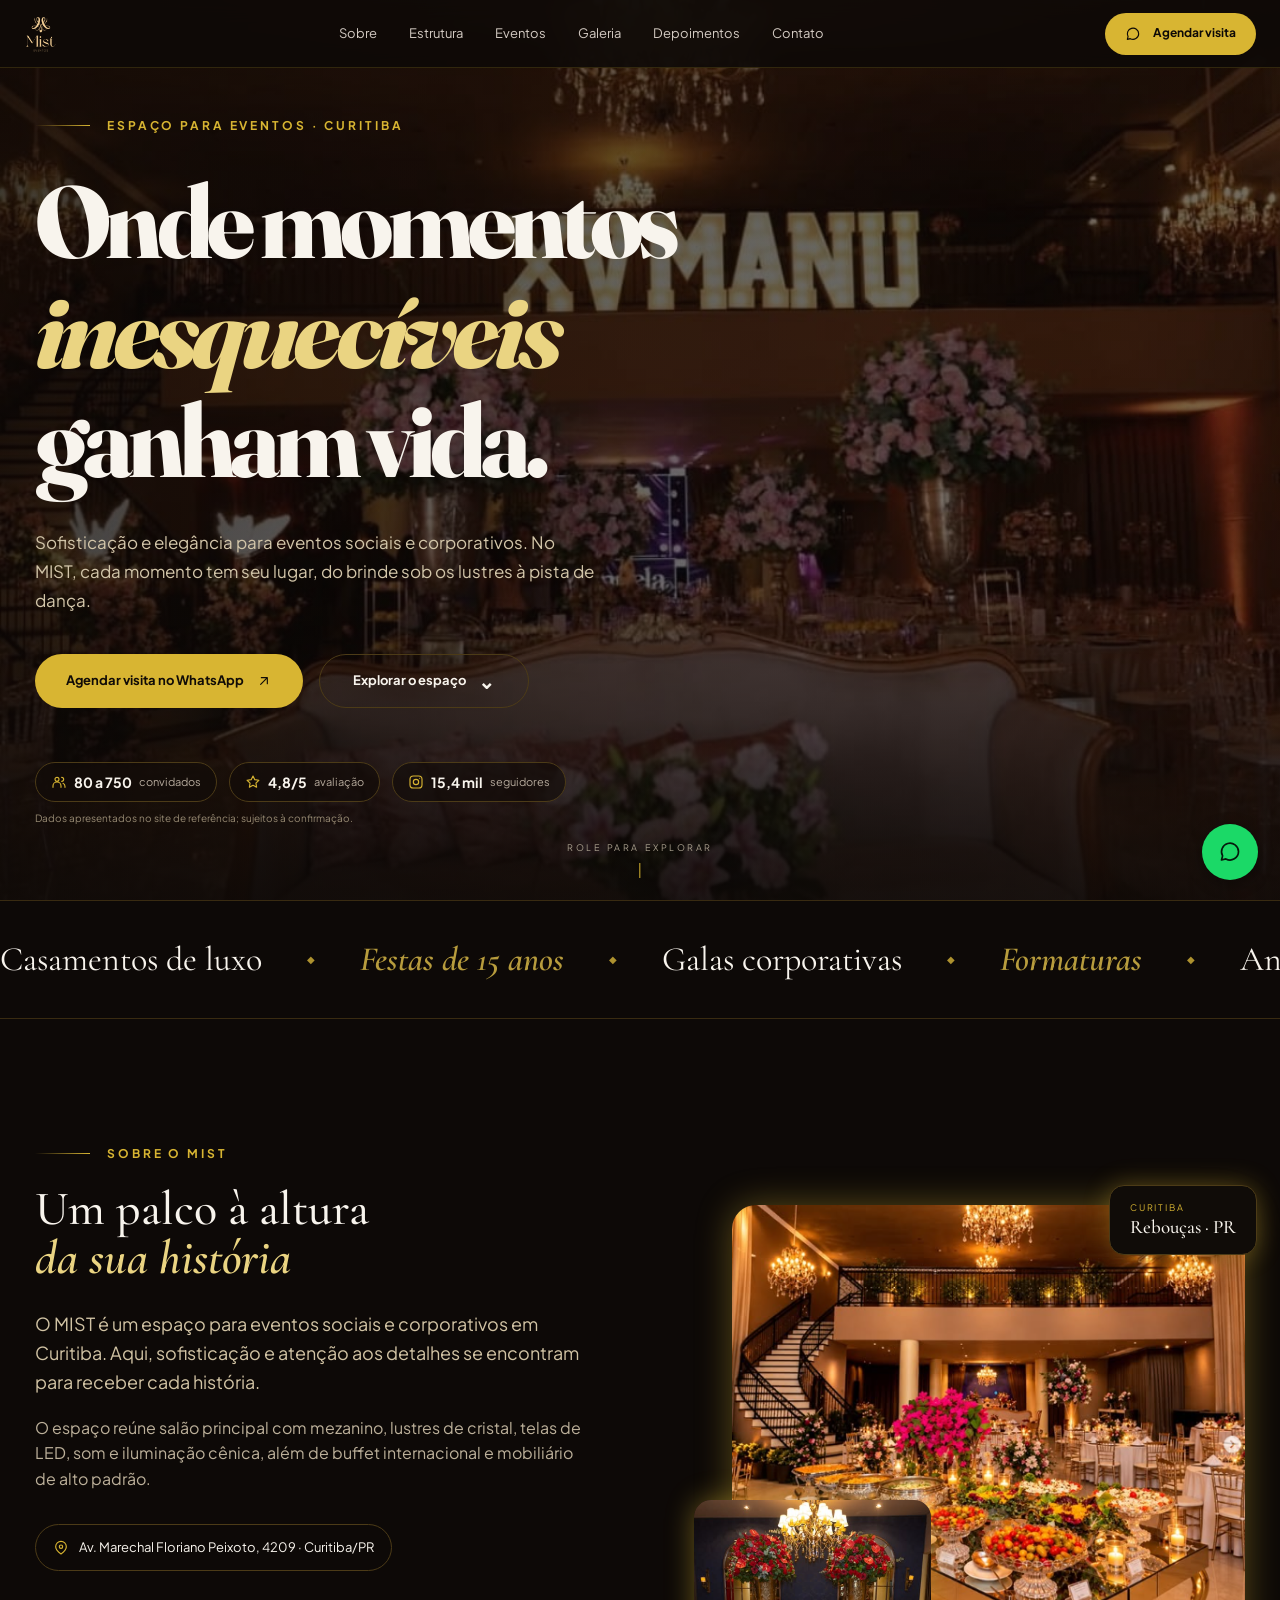
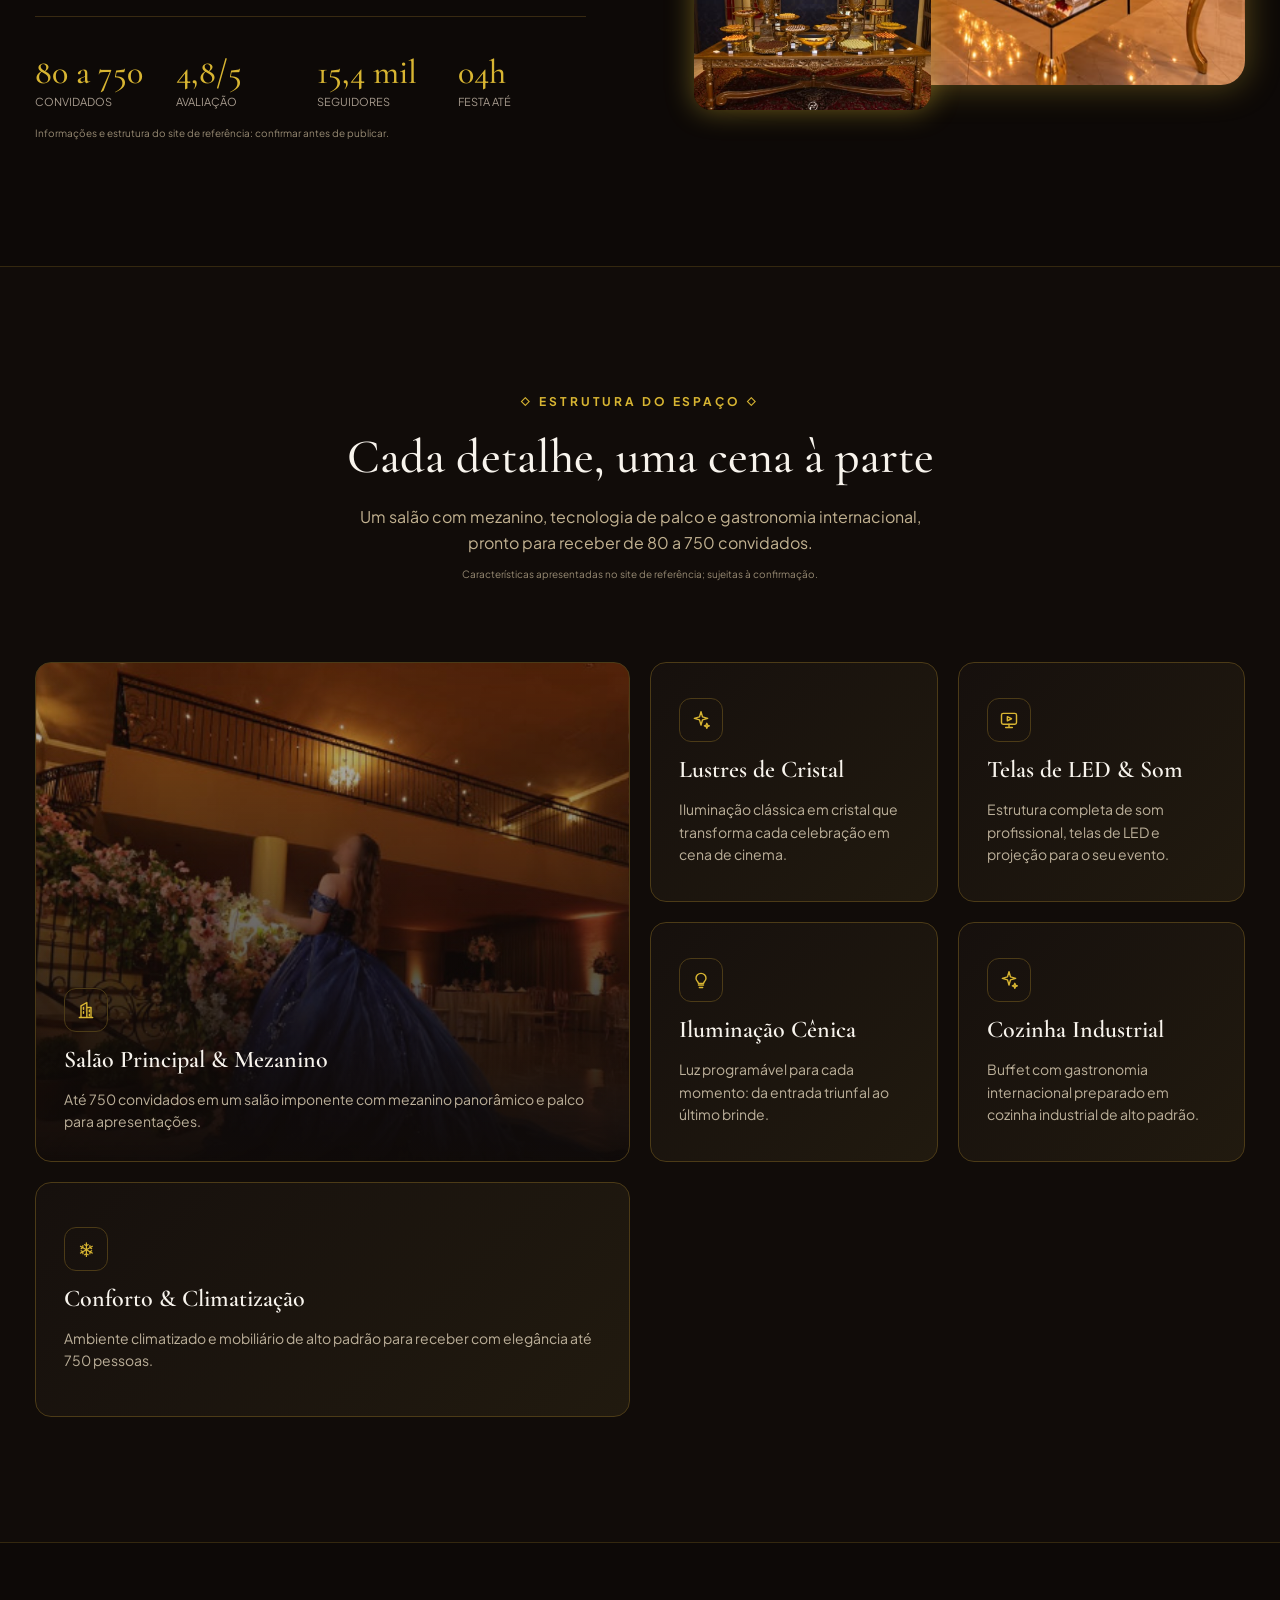
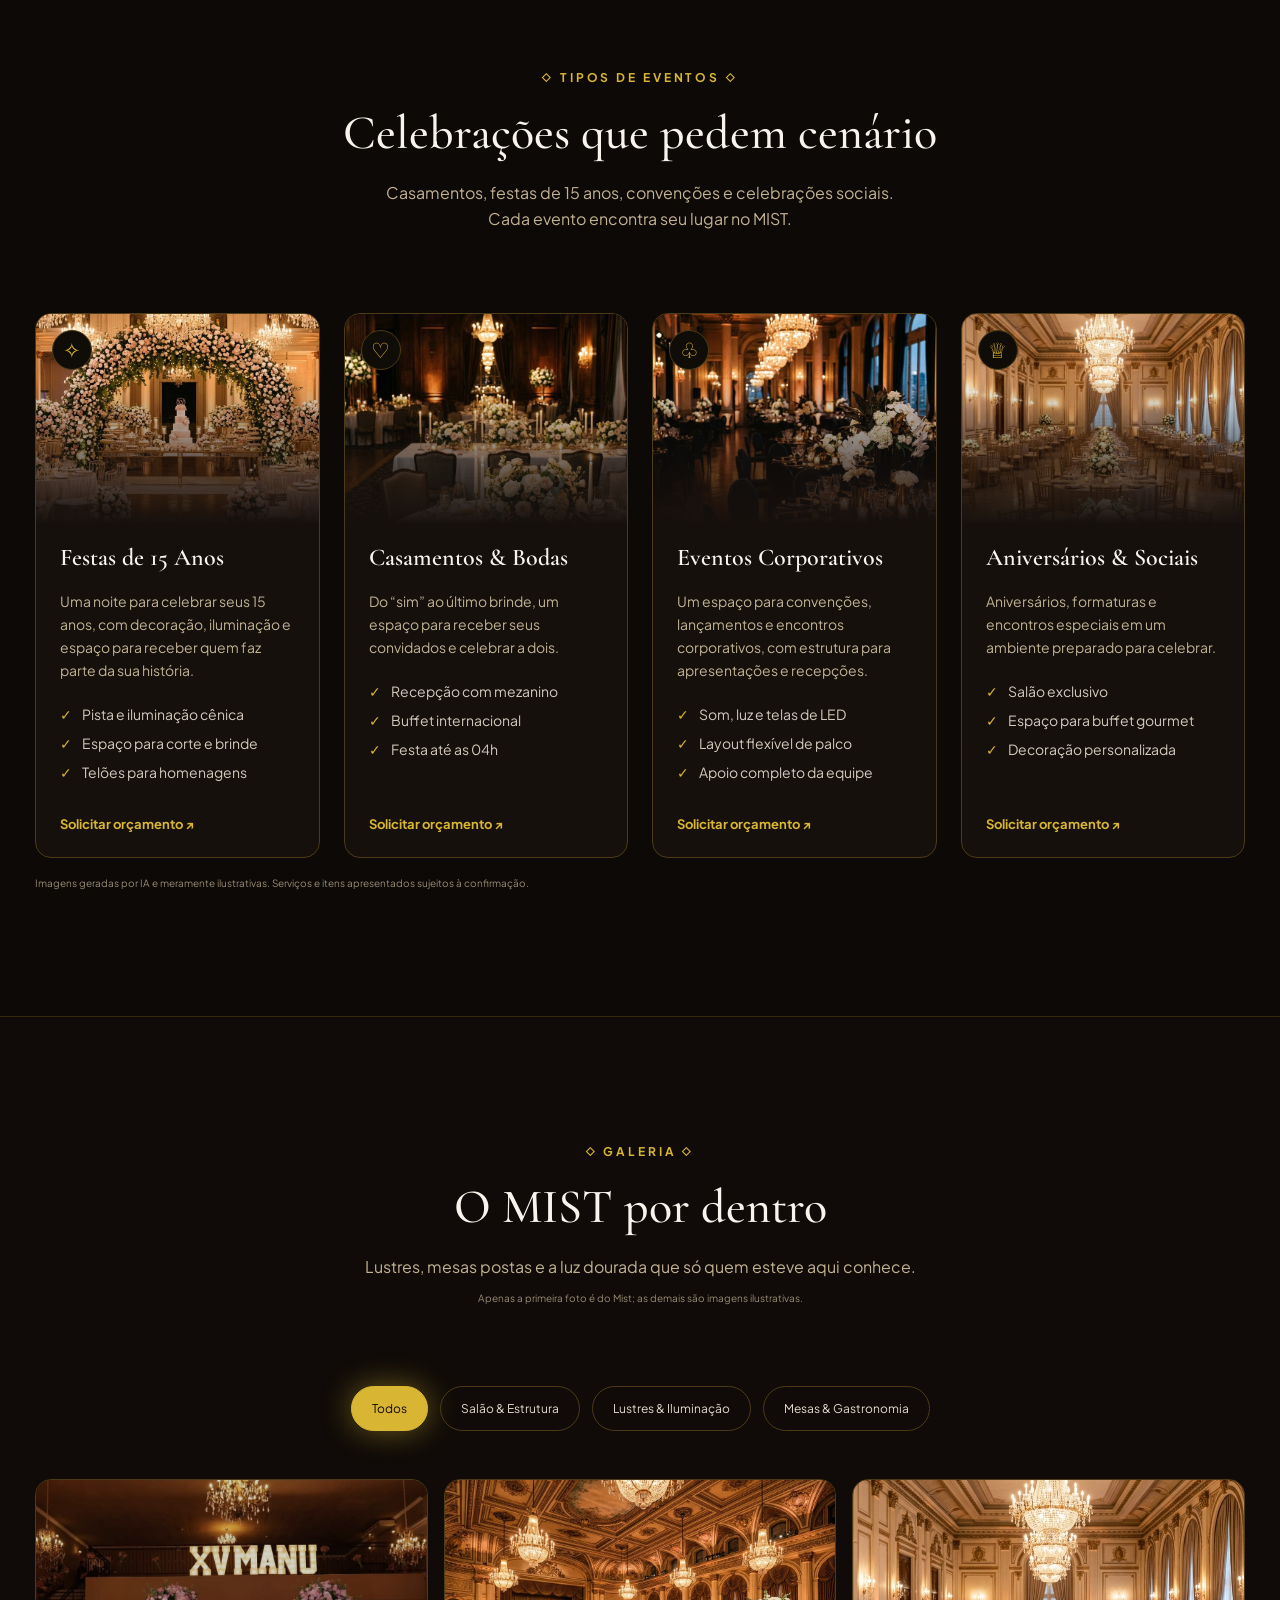
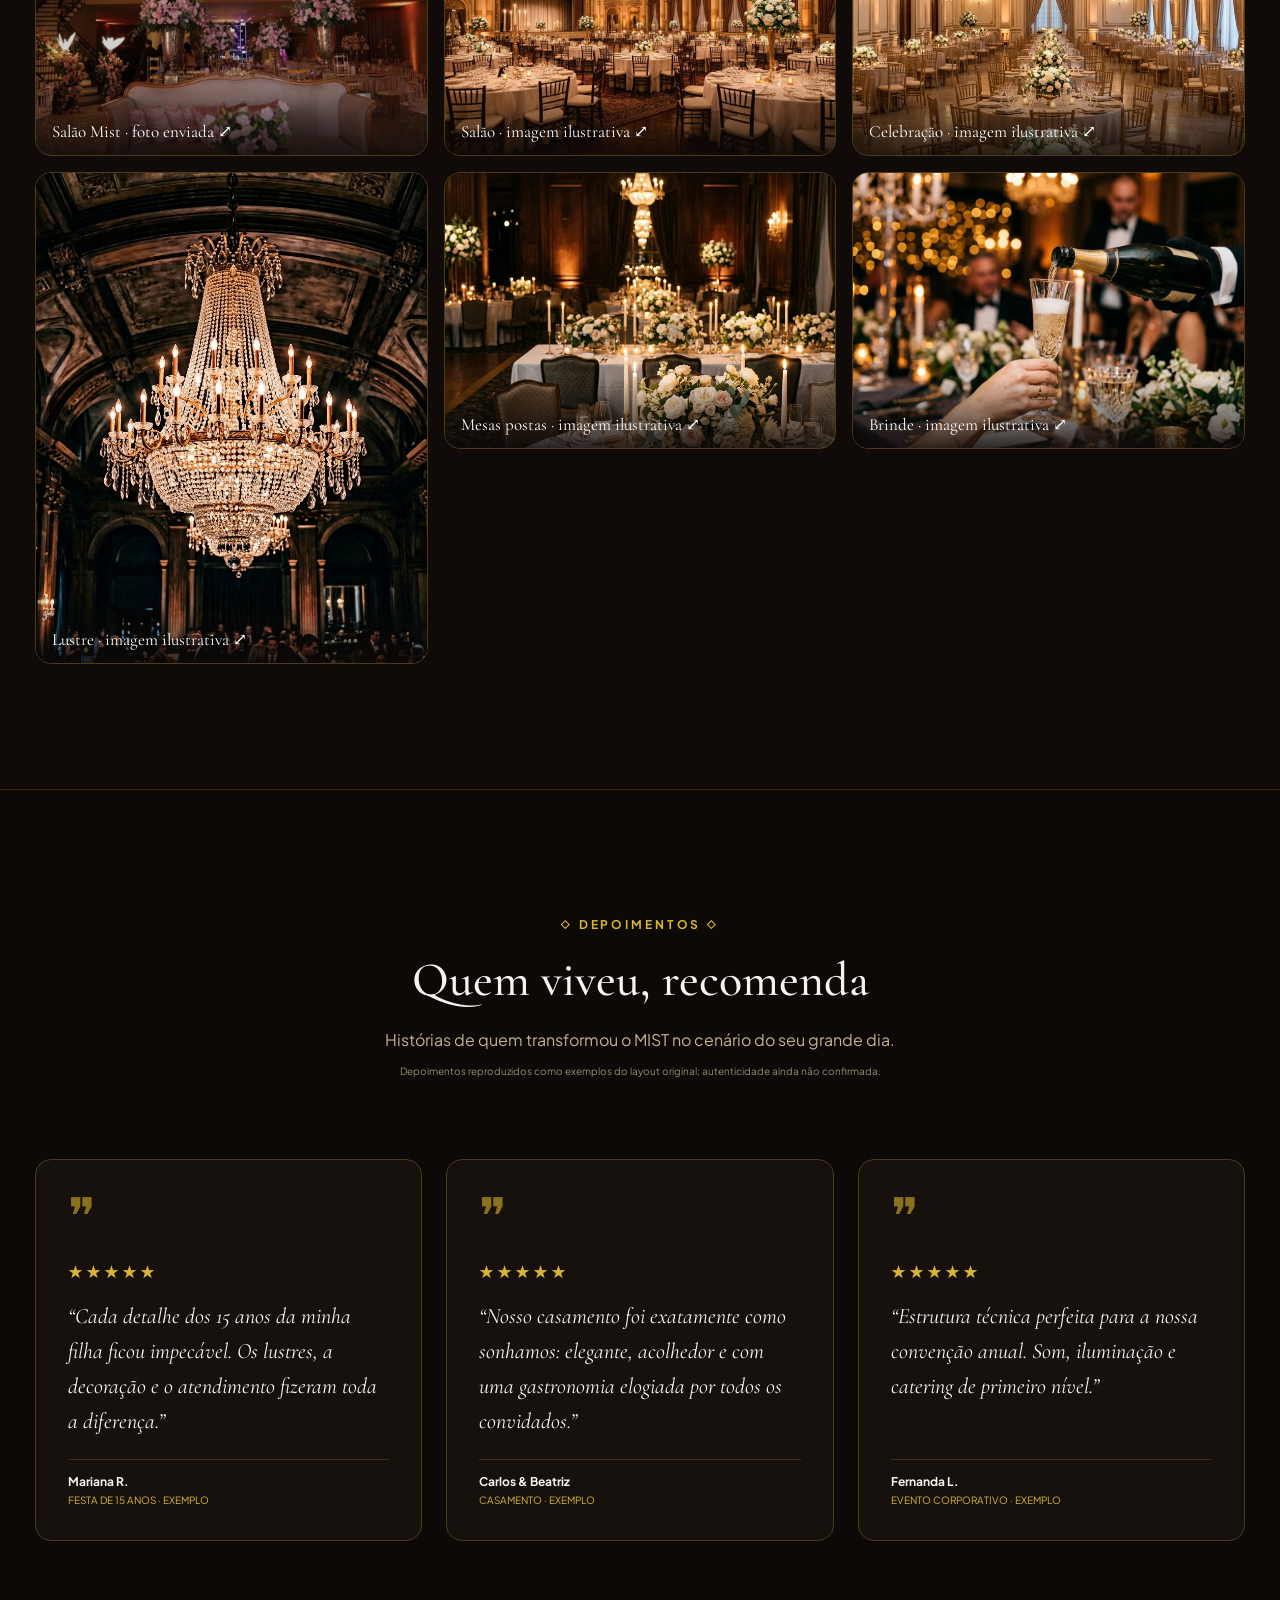
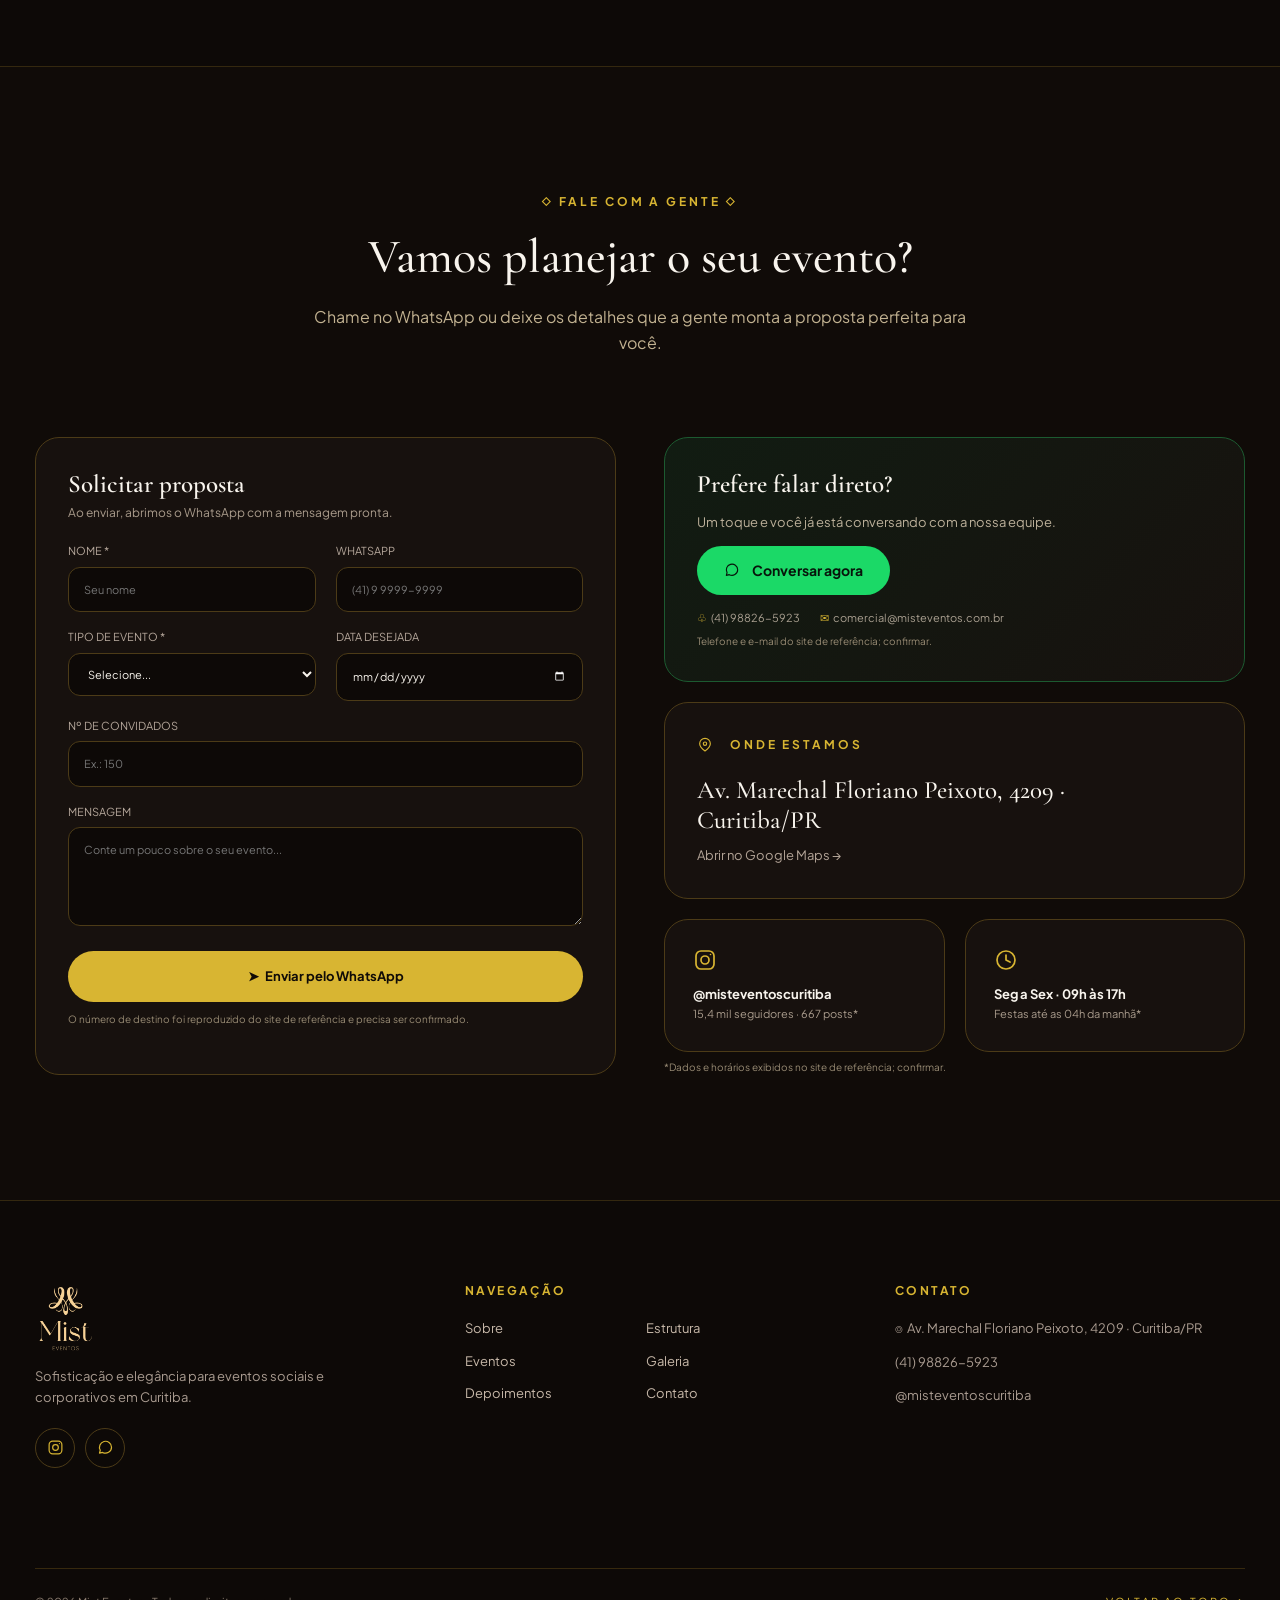
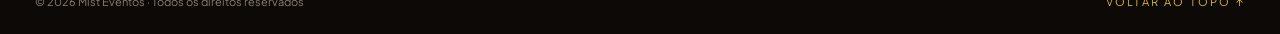
==== index.html @ 25e1f3da "Publica site Mist Eventos" ====
<!doctype html>
<html lang="pt-BR">
<head>
  <meta charset="utf-8"><meta name="viewport" content="width=device-width,initial-scale=1">
  <meta name="theme-color" content="#0d0907"><meta name="description" content="Mist Eventos, espaço para eventos sociais e corporativos em Curitiba. Av. Marechal Floriano Peixoto, 4209.">
  <meta property="og:title" content="Mist Eventos · Espaço para Eventos em Curitiba"><meta property="og:description" content="Sofisticação e elegância para celebrar momentos inesquecíveis em Curitiba."><meta property="og:type" content="website">
  <title>Mist Eventos · Espaço para Eventos em Curitiba</title>
  <link rel="icon" type="image/svg+xml" href="assets/favicon.svg"><link rel="preconnect" href="https://fonts.googleapis.com"><link rel="preconnect" href="https://fonts.gstatic.com" crossorigin><link href="https://fonts.googleapis.com/css2?family=Cormorant+Garamond:ital,wght@0,400;0,500;0,600;0,700;1,400;1,500;1,600&family=Plus+Jakarta+Sans:wght@400;500;600;700&display=swap" rel="stylesheet">
  <link rel="stylesheet" href="style.css"><script defer src="script.js"></script>
</head>
<body>
<svg class="svg-sprite" xmlns="http://www.w3.org/2000/svg" aria-hidden="true"><symbol id="i-chat" viewBox="0 0 24 24"><path d="M20.5 11.5a8.5 8.5 0 0 1-12.6 7.45L3.5 20l1.1-4.1a8.5 8.5 0 1 1 15.9-4.4Z"/></symbol><symbol id="i-arrow" viewBox="0 0 24 24"><path d="M7 17 17 7M8 7h9v9"/></symbol><symbol id="i-pin" viewBox="0 0 24 24"><path d="M20 10c0 5-8 11-8 11S4 15 4 10a8 8 0 0 1 16 0Z"/><circle cx="12" cy="10" r="2.5"/></symbol><symbol id="i-star" viewBox="0 0 24 24"><path d="m12 3 2.7 5.5 6.1.9-4.4 4.3 1 6.1-5.4-2.9-5.4 2.9 1-6.1-4.4-4.3 6.1-.9L12 3Z"/></symbol><symbol id="i-users" viewBox="0 0 24 24"><circle cx="9" cy="8" r="3"/><path d="M3 20v-2a6 6 0 0 1 12 0v2M16 5a3 3 0 0 1 0 6m2 3a5 5 0 0 1 3 4.6V20"/></symbol><symbol id="i-insta" viewBox="0 0 24 24"><rect x="3" y="3" width="18" height="18" rx="5"/><circle cx="12" cy="12" r="4"/><circle cx="17.5" cy="6.5" r=".8" fill="currentColor" stroke="none"/></symbol><symbol id="i-spark" viewBox="0 0 24 24"><path d="m12 2 1.8 6.2L20 10l-6.2 1.8L12 18l-1.8-6.2L4 10l6.2-1.8L12 2ZM19 16l.8 2.2L22 19l-2.2.8L19 22l-.8-2.2L16 19l2.2-.8L19 16Z"/></symbol><symbol id="i-screen" viewBox="0 0 24 24"><rect x="3" y="4" width="18" height="13" rx="2"/><path d="M8 21h8m-4-4v4m-2-13 5 2.5-5 2.5V8Z"/></symbol><symbol id="i-bulb" viewBox="0 0 24 24"><path d="M9 18h6m-5 3h4M8 14c-1-.9-2-2.3-2-4a6 6 0 1 1 12 0c0 1.7-1 3.1-2 4l-1 2H9l-1-2Z"/></symbol><symbol id="i-building" viewBox="0 0 24 24"><path d="M4 21h16M6 21V7l7-4v18M13 9h5v12M9 9v2m0 3v2m7-4v2m0 3v2"/></symbol><symbol id="i-clock" viewBox="0 0 24 24"><circle cx="12" cy="12" r="9"/><path d="M12 7v5l4 2"/></symbol></svg>
<header class="header"><div class="header-inner"><a href="#inicio" class="brand" aria-label="Mist Eventos, início"><img src="assets/logo-transparente.png" alt="Mist Eventos"></a><button class="menu-toggle" aria-label="Abrir menu" aria-expanded="false" aria-controls="menu"><span></span><span></span></button><nav class="nav" id="menu" aria-label="Menu principal"><a href="#sobre">Sobre</a><a href="#estrutura">Estrutura</a><a href="#eventos">Eventos</a><a href="#galeria">Galeria</a><a href="#depoimentos">Depoimentos</a><a href="#contato">Contato</a></nav><a class="button nav-cta" href="https://wa.me/message/GBQ2Y3HICQO5L1" target="_blank" rel="noopener noreferrer"><svg><use href="#i-chat"/></svg>Agendar visita</a></div></header>
<main>
<section class="hero" id="inicio"><div class="hero-bg"><video class="hero-video" data-hero-video autoplay muted loop playsinline preload="metadata" aria-hidden="true"><source src="assets/hero-video.mp4" type="video/mp4"></video></div><div class="hero-overlay"></div><div class="container hero-content"><div class="eyebrow"><span class="eyeline"></span> ESPAÇO PARA EVENTOS · CURITIBA</div><h1>Onde momentos<br><em>inesquecíveis</em><br>ganham vida.</h1><p>Sofisticação e elegância para eventos sociais e corporativos. No MIST, cada momento tem seu lugar, do brinde sob os lustres à pista de dança.</p><div class="hero-buttons"><a class="button primary" href="https://wa.me/message/GBQ2Y3HICQO5L1" target="_blank" rel="noopener noreferrer">Agendar visita no WhatsApp <svg><use href="#i-arrow"/></svg></a><a class="button outline" href="#sobre">Explorar o espaço <span class="chevron">⌄</span></a></div><div class="stats-pills"><span><svg><use href="#i-users"/></svg><strong>80 a 750</strong> convidados</span><span><svg><use href="#i-star"/></svg><strong>4,8/5</strong> avaliação</span><span><svg><use href="#i-insta"/></svg><strong>15,4 mil</strong> seguidores</span></div><small class="verification hero-note">Dados apresentados no site de referência; sujeitos à confirmação.</small></div><a class="scroll-hint" href="#sobre">ROLE PARA EXPLORAR <span></span></a></section>
<div class="marquee" aria-label="Tipos de eventos"><div class="marquee-track"><span>Casamentos de luxo</span><b>◆</b><em>Festas de 15 anos</em><b>◆</b><span>Galas corporativas</span><b>◆</b><em>Formaturas</em><b>◆</b><span>Aniversários</span><b>◆</b><span>Casamentos de luxo</span><b>◆</b><em>Festas de 15 anos</em><b>◆</b><span>Galas corporativas</span><b>◆</b><em>Formaturas</em><b>◆</b></div></div>
<section class="about section" id="sobre"><div class="container about-grid"><div class="about-copy"><div class="eyebrow"><span class="eyeline"></span> SOBRE O MIST</div><h2>Um palco à altura<br><em>da sua história</em></h2><p class="lead">O MIST é um espaço para eventos sociais e corporativos em Curitiba. Aqui, sofisticação e atenção aos detalhes se encontram para receber cada história.</p><p>O espaço reúne salão principal com mezanino, lustres de cristal, telas de LED, som e iluminação cênica, além de buffet internacional e mobiliário de alto padrão.</p><a class="address-pill" href="https://www.google.com/maps/search/?api=1&query=Av.+Marechal+Floriano+Peixoto,+4209,+Curitiba,+PR" target="_blank" rel="noopener noreferrer"><svg><use href="#i-pin"/></svg> Av. Marechal Floriano Peixoto, 4209 · Curitiba/PR</a><div class="about-stats"><div><strong>80 a 750</strong><span>CONVIDADOS</span></div><div><strong>4,8/5</strong><span>AVALIAÇÃO</span></div><div><strong>15,4 mil</strong><span>SEGUIDORES</span></div><div><strong>04h</strong><span>FESTA ATÉ</span></div></div><small class="verification">Informações e estrutura do site de referência: confirmar antes de publicar.</small></div><div class="about-images"><div class="about-main"><img src="assets/sobre-salao.png" alt="Salão do Mist Eventos com mesa de buffet, flores e lustres"></div><img class="about-inset" src="assets/sobre-mesa.png" alt="Mesa decorada do Mist Eventos com doces e arranjos de flores vermelhas"><div class="location-tag"><span>CURITIBA</span><strong>Rebouças · PR</strong></div></div></div></section>
<section class="structure section" id="estrutura"><div class="container"><div class="section-title"><div class="eyebrow centered">◇ ESTRUTURA DO ESPAÇO ◇</div><h2>Cada detalhe, uma cena à parte</h2><p>Um salão com mezanino, tecnologia de palco e gastronomia internacional,<br class="desktop"> pronto para receber de 80 a 750 convidados.</p><small class="verification">Características apresentadas no site de referência; sujeitas à confirmação.</small></div><div class="structure-grid"><article class="feature feature-photo"><div class="icon-box"><svg><use href="#i-building"/></svg></div><h3>Salão Principal &amp; Mezanino</h3><p>Até 750 convidados em um salão imponente com mezanino panorâmico e palco para apresentações.</p></article><article class="feature"><div class="icon-box"><svg><use href="#i-spark"/></svg></div><h3>Lustres de Cristal</h3><p>Iluminação clássica em cristal que transforma cada celebração em cena de cinema.</p></article><article class="feature"><div class="icon-box"><svg><use href="#i-screen"/></svg></div><h3>Telas de LED &amp; Som</h3><p>Estrutura completa de som profissional, telas de LED e projeção para o seu evento.</p></article><article class="feature"><div class="icon-box"><svg><use href="#i-bulb"/></svg></div><h3>Iluminação Cênica</h3><p>Luz programável para cada momento: da entrada triunfal ao último brinde.</p></article><article class="feature"><div class="icon-box"><svg><use href="#i-spark"/></svg></div><h3>Cozinha Industrial</h3><p>Buffet com gastronomia internacional preparado em cozinha industrial de alto padrão.</p></article><article class="feature feature-wide"><div class="icon-box"><span>❄</span></div><h3>Conforto &amp; Climatização</h3><p>Ambiente climatizado e mobiliário de alto padrão para receber com elegância até 750 pessoas.</p></article></div></div></section>
<section class="events section" id="eventos"><div class="container"><div class="section-title"><div class="eyebrow centered">◇ TIPOS DE EVENTOS ◇</div><h2>Celebrações que pedem cenário</h2><p>Casamentos, festas de 15 anos, convenções e celebrações sociais.<br class="desktop"> Cada evento encontra seu lugar no MIST.</p></div><div class="event-grid"><article class="event-card"><div class="event-image"><img src="assets/15-anos.jpg" alt="Festa de 15 anos ilustrativa" loading="lazy"><span class="event-icon">✧</span></div><div class="event-body"><h3>Festas de 15 Anos</h3><p>Uma noite para celebrar seus 15 anos, com decoração, iluminação e espaço para receber quem faz parte da sua história.</p><ul><li>Pista e iluminação cênica</li><li>Espaço para corte e brinde</li><li>Telões para homenagens</li></ul><a href="https://wa.me/message/GBQ2Y3HICQO5L1" target="_blank" rel="noopener noreferrer">Solicitar orçamento ↗</a></div></article><article class="event-card"><div class="event-image"><img src="assets/casamentos.jpg" alt="Casamento ilustrativo" loading="lazy"><span class="event-icon">♡</span></div><div class="event-body"><h3>Casamentos &amp; Bodas</h3><p>Do “sim” ao último brinde, um espaço para receber seus convidados e celebrar a dois.</p><ul><li>Recepção com mezanino</li><li>Buffet internacional</li><li>Festa até as 04h</li></ul><a href="https://wa.me/message/GBQ2Y3HICQO5L1" target="_blank" rel="noopener noreferrer">Solicitar orçamento ↗</a></div></article><article class="event-card"><div class="event-image"><img src="assets/corporativos.jpg" alt="Evento corporativo ilustrativo" loading="lazy"><span class="event-icon">♧</span></div><div class="event-body"><h3>Eventos Corporativos</h3><p>Um espaço para convenções, lançamentos e encontros corporativos, com estrutura para apresentações e recepções.</p><ul><li>Som, luz e telas de LED</li><li>Layout flexível de palco</li><li>Apoio completo da equipe</li></ul><a href="https://wa.me/message/GBQ2Y3HICQO5L1" target="_blank" rel="noopener noreferrer">Solicitar orçamento ↗</a></div></article><article class="event-card"><div class="event-image"><img src="assets/sociais.jpg" alt="Celebração social ilustrativa" loading="lazy"><span class="event-icon">♕</span></div><div class="event-body"><h3>Aniversários &amp; Sociais</h3><p>Aniversários, formaturas e encontros especiais em um ambiente preparado para celebrar.</p><ul><li>Salão exclusivo</li><li>Espaço para buffet gourmet</li><li>Decoração personalizada</li></ul><a href="https://wa.me/message/GBQ2Y3HICQO5L1" target="_blank" rel="noopener noreferrer">Solicitar orçamento ↗</a></div></article></div><small class="verification footnote">Imagens geradas por IA e meramente ilustrativas. Serviços e itens apresentados sujeitos à confirmação.</small></div></section>
<section class="gallery section" id="galeria"><div class="container"><div class="section-title"><div class="eyebrow centered">◇ GALERIA ◇</div><h2>O MIST por dentro</h2><p>Lustres, mesas postas e a luz dourada que só quem esteve aqui conhece.</p><small class="verification">Apenas a primeira foto é do Mist; as demais são imagens ilustrativas.</small></div><div class="filters" role="group" aria-label="Filtrar imagens da galeria"><button class="filter active" type="button" data-filter="todos" aria-pressed="true">Todos</button><button class="filter" type="button" data-filter="salao" aria-pressed="false">Salão &amp; Estrutura</button><button class="filter" type="button" data-filter="lustres" aria-pressed="false">Lustres &amp; Iluminação</button><button class="filter" type="button" data-filter="mesas" aria-pressed="false">Mesas &amp; Gastronomia</button></div><div class="gallery-grid"><button class="gallery-item" data-category="salao" data-caption="Salão Mist · foto enviada" type="button"><img src="assets/espaco-mist.jpg" alt="Salão Mist decorado para festa de 15 anos" loading="lazy"><span>Salão Mist · foto enviada ⤢</span></button><button class="gallery-item tall" data-category="lustres" data-caption="Lustre · imagem ilustrativa" type="button"><img src="assets/referencia-lustre.jpg" alt="Lustre de cristal ilustrativo" loading="lazy"><span>Lustre · imagem ilustrativa ⤢</span></button><button class="gallery-item" data-category="salao" data-caption="Salão · imagem ilustrativa" type="button"><img src="assets/referencia-salao.jpg" alt="Salão ilustrativo" loading="lazy"><span>Salão · imagem ilustrativa ⤢</span></button><button class="gallery-item" data-category="mesas" data-caption="Mesas postas · imagem ilustrativa" type="button"><img src="assets/casamentos.jpg" alt="Mesas postas ilustrativas" loading="lazy"><span>Mesas postas · imagem ilustrativa ⤢</span></button><button class="gallery-item" data-category="mesas" data-caption="Celebração · imagem ilustrativa" type="button"><img src="assets/sociais.jpg" alt="Celebração ilustrativa" loading="lazy"><span>Celebração · imagem ilustrativa ⤢</span></button><button class="gallery-item" data-category="mesas" data-caption="Brinde · imagem ilustrativa" type="button"><img src="assets/referencia-brinde.jpg" alt="Brinde ilustrativo" loading="lazy"><span>Brinde · imagem ilustrativa ⤢</span></button></div></div></section>
<section class="testimonials section" id="depoimentos"><div class="container"><div class="section-title"><div class="eyebrow centered">◇ DEPOIMENTOS ◇</div><h2>Quem viveu, recomenda</h2><p>Histórias de quem transformou o MIST no cenário do seu grande dia.</p><small class="verification">Depoimentos reproduzidos como exemplos do layout original; autenticidade ainda não confirmada.</small></div><div class="testimonial-grid"><article class="quote-card"><span class="quote-symbol">❞</span><div class="stars">★★★★★</div><blockquote>“Cada detalhe dos 15 anos da minha filha ficou impecável. Os lustres, a decoração e o atendimento fizeram toda a diferença.”</blockquote><div class="quote-author"><strong>Mariana R.</strong><span>FESTA DE 15 ANOS · EXEMPLO</span></div></article><article class="quote-card"><span class="quote-symbol">❞</span><div class="stars">★★★★★</div><blockquote>“Nosso casamento foi exatamente como sonhamos: elegante, acolhedor e com uma gastronomia elogiada por todos os convidados.”</blockquote><div class="quote-author"><strong>Carlos &amp; Beatriz</strong><span>CASAMENTO · EXEMPLO</span></div></article><article class="quote-card"><span class="quote-symbol">❞</span><div class="stars">★★★★★</div><blockquote>“Estrutura técnica perfeita para a nossa convenção anual. Som, iluminação e catering de primeiro nível.”</blockquote><div class="quote-author"><strong>Fernanda L.</strong><span>EVENTO CORPORATIVO · EXEMPLO</span></div></article></div></div></section>
<section class="contact section" id="contato"><div class="container"><div class="section-title"><div class="eyebrow centered">◇ FALE COM A GENTE ◇</div><h2>Vamos planejar o seu evento?</h2><p>Chame no WhatsApp ou deixe os detalhes que a gente monta a proposta perfeita para<br class="desktop"> você.</p></div><div class="contact-grid"><form class="contact-form panel" id="proposal"><h3>Solicitar proposta</h3><p class="form-help">Ao enviar, abrimos o WhatsApp com a mensagem pronta.</p><div class="form-grid"><label>NOME *<input name="nome" placeholder="Seu nome" required maxlength="100"></label><label>WHATSAPP<input name="telefone" type="tel" placeholder="(41) 9 9999-9999" maxlength="30"></label><label>TIPO DE EVENTO *<select name="evento" required><option value="">Selecione...</option><option>Festa de 15 anos</option><option>Casamento ou bodas</option><option>Evento corporativo</option><option>Aniversário ou evento social</option><option>Outro</option></select></label><label>DATA DESEJADA<input name="data" type="date"></label><label class="full">Nº DE CONVIDADOS<input name="convidados" type="number" min="1" max="10000" placeholder="Ex.: 150"></label><label class="full">MENSAGEM<textarea name="mensagem" placeholder="Conte um pouco sobre o seu evento..." rows="4" maxlength="1000"></textarea></label></div><button class="button primary form-button" type="submit">➤ &nbsp; Enviar pelo WhatsApp</button><small class="verification">O número de destino foi reproduzido do site de referência e precisa ser confirmado.</small></form><div class="contact-side"><div class="panel whatsapp-panel"><h3>Prefere falar direto?</h3><p>Um toque e você já está conversando com a nossa equipe.</p><a class="button whatsapp-button" href="https://wa.me/message/GBQ2Y3HICQO5L1" target="_blank" rel="noopener noreferrer"><svg><use href="#i-chat"/></svg> Conversar agora</a><div class="contact-lines"><a href="tel:+5541988265923">♧ &nbsp;(41) 98826-5923</a><a href="mailto:comercial@misteventos.com.br">✉ &nbsp;comercial@misteventos.com.br</a></div><small class="verification">Telefone e e-mail do site de referência; confirmar.</small></div><div class="panel address-panel"><div class="eyebrow"><svg><use href="#i-pin"/></svg> ONDE ESTAMOS</div><h3>Av. Marechal Floriano Peixoto, 4209 · Curitiba/PR</h3><a href="https://www.google.com/maps/search/?api=1&query=Av.+Marechal+Floriano+Peixoto,+4209,+Curitiba,+PR" target="_blank" rel="noopener noreferrer">Abrir no Google Maps →</a></div><div class="contact-tiles"><a class="panel mini-panel" href="https://www.instagram.com/misteventoscuritiba/" target="_blank" rel="noopener noreferrer"><svg><use href="#i-insta"/></svg><strong>@misteventoscuritiba</strong><span>15,4 mil seguidores · 667 posts*</span></a><div class="panel mini-panel"><svg><use href="#i-clock"/></svg><strong>Seg a Sex · 09h às 17h</strong><span>Festas até as 04h da manhã*</span></div></div><small class="verification">*Dados e horários exibidos no site de referência; confirmar.</small></div></div></div></section>
</main>
<footer><div class="container footer-grid"><div><a class="footer-brand" href="#inicio"><img src="assets/logo-transparente.png" alt="Mist Eventos"></a><p>Sofisticação e elegância para eventos sociais e corporativos em Curitiba.</p><div class="social-links"><a href="https://www.instagram.com/misteventoscuritiba/" target="_blank" rel="noopener noreferrer" aria-label="Instagram"><svg><use href="#i-insta"/></svg></a><a href="https://wa.me/message/GBQ2Y3HICQO5L1" target="_blank" rel="noopener noreferrer" aria-label="WhatsApp"><svg><use href="#i-chat"/></svg></a></div></div><div><h4>NAVEGAÇÃO</h4><div class="footer-nav"><a href="#sobre">Sobre</a><a href="#estrutura">Estrutura</a><a href="#eventos">Eventos</a><a href="#galeria">Galeria</a><a href="#depoimentos">Depoimentos</a><a href="#contato">Contato</a></div></div><div><h4>CONTATO</h4><p><a href="https://www.google.com/maps/search/?api=1&query=Av.+Marechal+Floriano+Peixoto,+4209,+Curitiba,+PR" target="_blank" rel="noopener noreferrer">⌾ &nbsp;Av. Marechal Floriano Peixoto, 4209 · Curitiba/PR</a></p><p><a href="tel:+5541988265923">(41) 98826-5923</a></p><p><a href="https://www.instagram.com/misteventoscuritiba/" target="_blank" rel="noopener noreferrer">@misteventoscuritiba</a></p></div></div><div class="container footer-bottom"><span>© <span id="year"></span> Mist Eventos · Todos os direitos reservados</span><a href="#inicio">VOLTAR AO TOPO ↑</a></div></footer>
<a class="floating-wa" href="https://wa.me/message/GBQ2Y3HICQO5L1" target="_blank" rel="noopener noreferrer" aria-label="Fale conosco pelo WhatsApp"><svg><use href="#i-chat"/></svg></a>
<dialog class="lightbox" aria-label="Imagem da galeria"><button class="lightbox-close" type="button" aria-label="Fechar imagem">×</button><img src="assets/espaco-mist.jpg" alt=""><p></p></dialog>
</body></html>
---- style.css ----
:root{--bg:#0d0907;--bg2:#120c09;--panel:#17110e;--gold:#d8b532;--gold-light:#ead482;--text:#f8f4ed;--muted:#bcb09a;--border:#4c3b17;--green:#1bd967}*{box-sizing:border-box}html{scroll-behavior:smooth;scroll-padding-top:68px}body{margin:0;background:var(--bg);color:var(--text);font-family:'Plus Jakarta Sans',Arial,sans-serif;font-size:14px;line-height:1.6}a{color:inherit;text-decoration:none}img{max-width:100%;display:block}button,input,select,textarea{font:inherit}button{cursor:pointer}svg{width:20px;height:20px;fill:none;stroke:currentColor;stroke-width:1.7;stroke-linecap:round;stroke-linejoin:round}.svg-sprite{position:absolute;width:0;height:0;overflow:hidden}.container{width:min(1210px,calc(100% - 44px));margin:0 auto}.header{height:68px;position:fixed;inset:0 0 auto;z-index:50;background:rgba(14,9,7,.9);border-bottom:1px solid rgba(216,181,50,.17);backdrop-filter:blur(12px)}.header-inner{max-width:1440px;height:100%;margin:auto;padding:0 24px;display:flex;justify-content:space-between;align-items:center}.brand{width:34px;display:block}.brand img{width:100%}.nav{display:flex;gap:32px;align-items:center;color:#d4cbc3;font-size:13px}.nav a:hover{color:var(--gold)}.button{display:inline-flex;align-items:center;justify-content:center;gap:12px;border:1px solid transparent;border-radius:999px;font-weight:700;line-height:1.2;transition:background .2s,border-color .2s,transform .2s}.button:hover{transform:translateY(-2px)}.button svg{width:16px;height:16px}.nav-cta{background:var(--gold);color:#0d0907;padding:12px 19px;font-size:12px}.primary{background:var(--gold);color:#100b07;padding:18px 30px;font-size:13px}.primary:hover,.nav-cta:hover{background:#e8c84b}.outline{border-color:var(--border);padding:18px 30px;font-size:13px}.outline:hover{border-color:var(--gold)}.menu-toggle{display:none}.hero{height:100svh;min-height:850px;position:relative;display:flex;align-items:center;overflow:hidden}.hero-bg,.hero-overlay{position:absolute;inset:0}.hero-bg{background:url('assets/espaco-mist.jpg') center center/cover no-repeat}.hero-overlay{background:linear-gradient(90deg,rgba(12,8,6,.91) 0%,rgba(12,8,6,.73) 49%,rgba(12,8,6,.65) 100%),linear-gradient(0deg,#0d0907 0%,transparent 35%,rgba(13,9,7,.2) 100%)}.hero-content{position:relative;padding-top:42px}.eyebrow{display:flex;align-items:center;gap:17px;color:var(--gold);font-size:12px;letter-spacing:.24em;font-weight:700}.eyeline{display:inline-block;width:55px;height:1px;background:linear-gradient(90deg,transparent,var(--gold))}.hero h1{font:500 clamp(76px,9.2vw,120px)/.99 'Cormorant Garamond',Georgia,serif;letter-spacing:-.045em;margin:32px 0}.hero h1 em{font-weight:600;color:var(--gold-light)}.hero-content>p{max-width:560px;font-size:17px;line-height:1.7;color:#d2c5a9;margin:0}.hero-buttons{display:flex;gap:16px;margin:39px 0 54px}.hero-buttons .outline{min-width:210px}.chevron{font-size:20px;line-height:0}.stats-pills{display:flex;gap:12px;flex-wrap:wrap}.stats-pills>span{border:1px solid var(--border);background:#110c09a8;padding:8px 15px;border-radius:999px;display:flex;align-items:center;gap:7px;font-size:11px;color:#b5a99b}.stats-pills svg{color:var(--gold);width:16px;height:16px}.stats-pills strong{color:#f8f4ed;font-size:14px}.verification{display:block;color:#978a73;font-size:10px;line-height:1.5}.hero-note{margin-top:9px}.scroll-hint{position:absolute;bottom:22px;left:50%;transform:translateX(-50%);color:#aaa08f;letter-spacing:.28em;font-size:9px;white-space:nowrap;text-align:center}.scroll-hint span{display:block;width:1px;height:15px;background:var(--gold);margin:8px auto 0}.marquee{overflow:hidden;border-top:1px solid #392b11;border-bottom:1px solid #392b11;padding:38px 0}.marquee-track{display:flex;align-items:center;gap:45px;width:max-content;animation:marquee 35s linear infinite;font:400 34px 'Cormorant Garamond',Georgia,serif}.marquee-track em{color:#b79c3d;font-weight:600}.marquee-track b{font:10px Arial;color:#ae922f}@keyframes marquee{to{transform:translateX(-50%)}}.section{padding:125px 0;border-bottom:1px solid #34280f}.about-grid{display:grid;grid-template-columns:1fr 1fr;gap:9%;align-items:center}.about h2,.section-title h2{font:500 48px/1.02 'Cormorant Garamond',Georgia,serif;margin:22px 0 26px}.about h2 em{color:var(--gold-light);font-weight:600}.about-copy p{color:var(--muted);font-size:16px;line-height:1.62}.about-copy p.lead{color:#d1c3a4;font-size:18px}.address-pill{display:inline-flex;align-items:center;gap:10px;border:1px solid var(--border);border-radius:999px;padding:12px 17px;margin-top:16px;font-size:13px}.address-pill svg{width:16px;height:16px;color:var(--gold)}.about-stats{display:grid;grid-template-columns:repeat(4,1fr);gap:14px;border-top:1px solid #382a12;margin-top:45px;padding-top:35px}.about-stats strong{display:block;font:500 34px 'Cormorant Garamond',Georgia,serif;color:var(--gold)}.about-stats span{display:block;color:#a79b8e;font-size:11px}.about-copy>.verification{margin-top:15px}.about-images{position:relative;padding:30px 0 25px 38px}.about-main{height:480px;width:100%;object-fit:cover;border-radius:24px;box-shadow:0 0 35px #c8a62c55}.about-inset{position:absolute;bottom:0;left:0;width:43%;height:210px;object-fit:cover;border-radius:17px}.location-tag{position:absolute;right:-12px;top:10px;border:1px solid var(--border);border-radius:15px;background:#100c08;padding:15px 20px;box-shadow:0 0 26px #d8b53255}.location-tag span{display:block;color:var(--gold);font-size:9px;letter-spacing:.2em}.location-tag strong{font:500 19px 'Cormorant Garamond',Georgia,serif}.illustrative-tag{position:absolute;right:12px;bottom:36px;color:white;background:#100b08cc;border-radius:5px;padding:4px 8px;font-size:10px}.structure{background:#110c09}.section-title{text-align:center;margin-bottom:80px}.centered{justify-content:center}.section-title h2{margin:22px 0;font-size:48px}.section-title p{font-size:16px;line-height:1.65;color:#c2b291;margin:0}.section-title .verification{margin-top:10px}.structure-grid{display:grid;grid-template-columns:2.07fr 1fr 1fr;grid-template-rows:240px 240px auto;gap:20px}.feature{border:1px solid var(--border);border-radius:16px;padding:28px;background:linear-gradient(135deg,#16100d,#211a0f);display:flex;flex-direction:column;justify-content:center;transition:border .2s,box-shadow .2s}.feature:hover,.quote-card:hover{border-color:var(--gold);box-shadow:0 0 30px #d8b53266}.feature h3,.event-card h3,.contact h3{font:600 24px/1.18 'Cormorant Garamond',Georgia,serif;margin:14px 0}.feature p{color:var(--muted);font-size:14px;line-height:1.6;margin:0}.icon-box{width:44px;height:44px;border:1px solid var(--border);border-radius:12px;display:grid;place-items:center;color:var(--gold);font-size:20px}.icon-box svg{width:20px;height:20px}.feature-photo{grid-row:span 2;justify-content:end;background:linear-gradient(0deg,rgba(15,10,8,.98),rgba(15,10,8,.2)),url('assets/salao-mezanino-rosto-suave.jpg') center 40%/cover}.feature-wide{grid-column:1;min-height:235px}.events{background:#0d0907}.event-grid{display:grid;grid-template-columns:repeat(4,1fr);gap:24px}.event-card{display:flex;flex-direction:column;border:1px solid var(--border);border-radius:16px;overflow:hidden;background:#16100d}.event-image{height:210px;position:relative}.event-image:after{content:"";position:absolute;inset:30% 0 0;background:linear-gradient(transparent,#16100d)}.event-image img{width:100%;height:100%;object-fit:cover}.event-icon{position:absolute;left:16px;top:16px;z-index:1;width:40px;height:40px;display:grid;place-items:center;border:1px solid var(--border);background:#100c08;border-radius:50%;color:var(--gold);font-size:21px}.event-body{padding:10px 24px 22px;display:flex;flex:1;flex-direction:column}.event-body h3{margin:10px 0 18px}.event-body p,.event-body li{color:#c0b294;font-size:14px;line-height:1.65}.event-body p{margin:0}.event-body ul{list-style:none;padding:0;margin:15px 0 24px}.event-body li{margin:6px 0;color:#d2c9bc}.event-body li:before{content:'✓';color:var(--gold);margin-right:10px}.event-body a{margin-top:auto;color:var(--gold);font-weight:700;font-size:13px}.footnote{margin-top:18px}.gallery{background:#100b08}.filters{display:flex;justify-content:center;flex-wrap:wrap;gap:12px;margin-bottom:48px}.filter{background:transparent;color:#e2d9cf;border:1px solid var(--border);border-radius:999px;padding:12px 20px;font-size:12px}.filter.active{background:var(--gold);color:#100b08;border-color:var(--gold);box-shadow:0 0 30px #d8b53277}.gallery-grid{columns:3;column-gap:16px}.gallery-item{display:block;position:relative;width:100%;padding:0;border:1px solid var(--border);border-radius:16px;background:#160f0b;overflow:hidden;margin-bottom:16px;break-inside:avoid;text-align:left}.gallery-item[hidden]{display:none}.gallery-item img{width:100%;height:275px;object-fit:cover;transition:transform .4s}.gallery-item.tall img{height:490px}.gallery-item:hover img{transform:scale(1.04)}.gallery-item span{position:absolute;inset:auto 0 0;padding:35px 16px 13px;background:linear-gradient(transparent,#0d0907d9);color:white;font:17px 'Cormorant Garamond',Georgia,serif}.testimonials{background:#0d0907}.testimonial-grid{display:grid;grid-template-columns:repeat(3,1fr);gap:24px}.quote-card{background:#17110e;border:1px solid var(--border);border-radius:16px;padding:32px;display:flex;flex-direction:column;min-height:365px;transition:.2s}.quote-symbol{font:52px/1 Georgia;color:#8b711d}.stars{color:var(--gold);letter-spacing:3px;font-size:17px;margin:14px 0}.quote-card blockquote{margin:0 0 20px;font:italic 22px/1.6 'Cormorant Garamond',Georgia,serif;flex:1}.quote-author{border-top:1px solid #3e3015;padding-top:12px}.quote-author strong,.quote-author span{display:block;font-size:12px}.quote-author span{color:var(--gold);font-size:10px}.contact{background:#100b08}.contact-grid{display:grid;grid-template-columns:1fr 1fr;gap:48px}.panel{background:#17110e;border:1px solid var(--border);border-radius:24px;padding:32px}.contact h3{font-size:25px;margin:0 0 4px}.form-help{color:#a99b8b;font-size:12px;margin:0 0 20px}.form-grid{display:grid;grid-template-columns:1fr 1fr;gap:16px 20px}.form-grid label{display:flex;flex-direction:column;gap:7px;color:#b4a69a;font-size:11px}.full{grid-column:1/-1}.form-grid input,.form-grid select,.form-grid textarea{width:100%;border:1px solid var(--border);background:#0d0907;color:#f8f4ed;border-radius:12px;padding:13px 15px;outline:none;color-scheme:dark}.form-grid input:focus,.form-grid select:focus,.form-grid textarea:focus{border-color:var(--gold)}.form-grid textarea{resize:vertical}.form-button{width:100%;margin-top:25px;border:0}.contact-form>.verification{margin-top:10px}.contact-side{display:flex;flex-direction:column;gap:20px}.whatsapp-panel{background:linear-gradient(135deg,#111c12,#17110e);border-color:#1c5a30}.whatsapp-panel p{color:var(--muted);font-size:13px}.whatsapp-button{background:var(--green);color:#07150b;padding:15px 26px}.contact-lines{display:flex;flex-wrap:wrap;gap:20px;color:#a99f90;font-size:11px;margin-top:14px}.contact-lines a:first-letter{color:var(--gold)}.whatsapp-panel .verification{margin-top:8px}.address-panel .eyebrow svg{width:16px;height:16px}.address-panel h3{max-width:400px;font-weight:500;margin:22px 0 8px}.address-panel>a{color:#b3a497;font-size:13px}.contact-tiles{display:grid;grid-template-columns:1fr 1fr;gap:20px}.mini-panel{display:flex;flex-direction:column;padding:28px}.mini-panel svg{color:var(--gold);width:24px;height:24px;margin-bottom:12px}.mini-panel strong{font-size:13px}.mini-panel span{font-size:11px;color:#a99b8c}.contact-side>.verification{margin-top:-12px}footer{background:#0d0907}.footer-grid{display:grid;grid-template-columns:1fr 1fr 1fr;gap:80px;padding:80px 0 100px}.footer-brand{width:62px;display:block}.footer-grid p{font-size:13px;color:#a99b90;max-width:320px}.footer-grid h4{color:var(--gold);letter-spacing:.2em;font-size:12px;margin:0 0 18px}.footer-nav{display:grid;grid-template-columns:1fr 1fr;gap:12px;font-size:13px;color:#c7b8a9}.social-links{display:flex;gap:10px;margin-top:20px}.social-links a{width:40px;height:40px;border:1px solid var(--border);border-radius:50%;display:grid;place-items:center;color:var(--gold)}.social-links svg{width:17px;height:17px}.footer-bottom{border-top:1px solid #37290e;display:flex;justify-content:space-between;padding:24px 0;font-size:11px;color:#8b7d70}.footer-bottom a{color:var(--gold);letter-spacing:.2em}.floating-wa{position:fixed;right:22px;bottom:20px;z-index:40;width:56px;height:56px;border-radius:50%;display:grid;place-items:center;background:var(--green);color:#06180c;box-shadow:0 0 0 14px #1bd96722}.floating-wa svg{width:24px;height:24px}.lightbox{position:fixed;inset:0;margin:auto;padding:20px;border:1px solid var(--border);border-radius:16px;background:#120c09;color:white;max-width:min(90vw,1000px);max-height:90vh}.lightbox::backdrop{background:#000d}.lightbox img{max-height:75vh;max-width:100%;object-fit:contain}.lightbox p{margin:8px 0 0;color:#d1c3a4}.lightbox-close{position:absolute;right:26px;top:26px;width:36px;height:36px;background:#0d0907dd;color:#fff;border:1px solid #8a7030;border-radius:50%;font-size:26px;line-height:1}:focus-visible{outline:2px solid var(--gold);outline-offset:3px}
@media(max-width:900px){.nav{gap:16px;font-size:12px}.structure-grid{grid-template-columns:1fr 1fr;grid-template-rows:auto}.feature-photo{grid-row:span 2;min-height:400px}.feature{min-height:230px}.event-grid{grid-template-columns:repeat(2,1fr)}.about-grid{gap:4%}.about-stats{grid-template-columns:repeat(2,1fr)}.contact-grid{gap:20px}.footer-grid{gap:30px}.section{padding:90px 0}}
@media(max-width:650px){.container{width:calc(100% - 36px)}.header-inner{padding:0 18px}.header{height:64px}.nav-cta{margin-left:auto;margin-right:14px;padding:10px 14px}.menu-toggle{display:flex;width:36px;height:40px;flex-direction:column;justify-content:center;gap:7px;border:0;background:none;order:3;padding:5px}.menu-toggle span{height:1px;width:24px;background:var(--gold)}.nav{display:none;position:absolute;top:64px;left:0;right:0;background:#110c09;padding:24px;flex-direction:column;align-items:stretch;gap:20px;border-bottom:1px solid var(--border)}.nav.open{display:flex}.hero{min-height:750px;height:100svh}.hero-bg{background-position:58% center}.hero-overlay{background:linear-gradient(90deg,rgba(12,8,6,.86),rgba(12,8,6,.62)),linear-gradient(0deg,#0d0907,transparent 45%)}.hero-content{padding-top:40px}.eyebrow{font-size:9px;letter-spacing:.17em;gap:10px}.eyeline{width:26px}.hero h1{font-size:clamp(59px,13.5vw,80px);margin:25px 0}.hero-content>p{font-size:14px;line-height:1.7}.hero-buttons{margin:28px 0 30px;gap:12px;flex-wrap:wrap}.primary,.outline{padding:15px 20px;font-size:12px}.hero-buttons .outline{min-width:0}.stats-pills{gap:6px}.stats-pills>span{padding:6px 10px;font-size:9px}.stats-pills strong{font-size:11px}.stats-pills svg{width:13px;height:13px}.scroll-hint{bottom:15px}.marquee{padding:25px 0}.marquee-track{font-size:26px;gap:25px}.section{padding:75px 0}.about-grid,.contact-grid{grid-template-columns:1fr;gap:45px}.about h2,.section-title h2{font-size:42px}.about-copy p.lead{font-size:16px}.about-copy p{font-size:14px}.about-images{margin-top:0;padding-left:20px}.about-main{height:330px}.about-inset{height:150px}.location-tag{right:0}.about-stats{grid-template-columns:repeat(4,1fr);gap:6px}.about-stats strong{font-size:25px}.about-stats span{font-size:8px}.section-title{margin-bottom:45px}.section-title p{font-size:14px}.desktop{display:none}.structure-grid{gap:12px;grid-template-columns:1fr 1fr}.feature{padding:19px;min-height:220px}.feature h3{font-size:21px}.feature p{font-size:12px}.feature-photo{grid-column:1/-1;grid-row:auto;min-height:320px}.feature-wide{grid-column:1/-1;min-height:180px}.event-grid{grid-template-columns:1fr;gap:16px}.event-image{height:230px}.event-body{padding:5px 24px 24px}.gallery-grid{columns:2;column-gap:10px}.gallery-item{margin-bottom:10px}.gallery-item img{height:190px}.gallery-item.tall img{height:300px}.filters{gap:8px;margin-bottom:25px}.filter{padding:10px 13px;font-size:11px}.testimonial-grid{grid-template-columns:1fr;gap:15px}.quote-card{min-height:0;padding:25px}.contact-grid{gap:20px}.panel{padding:24px}.form-grid{gap:14px}.footer-grid{grid-template-columns:1fr 1fr;gap:30px;padding:60px 0}.footer-grid>div:first-child{grid-column:1/-1}.footer-bottom{gap:20px;line-height:1.5;font-size:10px}.floating-wa{width:50px;height:50px;right:18px;bottom:18px}.contact-tiles{gap:12px}.mini-panel{padding:18px}}
@media(max-width:380px){.form-grid{grid-template-columns:1fr}.full{grid-column:auto}.hero h1{font-size:54px}.stats-pills>span{padding:5px 8px}.contact-tiles{grid-template-columns:1fr}}
@media(prefers-reduced-motion:reduce){html{scroll-behavior:auto}*,*:before,*:after{animation-duration:.01ms!important;animation-iteration-count:1!important;transition:none!important}}

/* Imagens independentes, com brilho e aproximação suave. */
.about-main{overflow:hidden;position:relative}
.about-main img{width:100%;height:100%;object-fit:cover;transition:transform .8s cubic-bezier(.2,.7,.2,1)}
.about-main:hover img{transform:scale(1.055)}
.about-inset{box-shadow:0 0 28px rgba(216,181,50,.45);z-index:2}
.about-main{box-shadow:0 0 35px rgba(216,181,50,.38)}
.location-tag,.illustrative-tag{z-index:3}

/* Entrada dos cards: os dois primeiros vêm da esquerda e os dois últimos da direita. */
.reveal-card{opacity:0;transform:translate3d(var(--reveal-x, -55px),20px,0);transition:opacity .8s ease,transform .8s cubic-bezier(.22,1,.36,1),box-shadow .3s ease,border-color .3s ease;transition-delay:var(--reveal-delay, 0ms)}
.reveal-card.is-visible,.reveal-card:focus-within{opacity:1;transform:translate3d(0,0,0);transition-delay:var(--reveal-delay, 0ms)}
@media (hover:hover){
  .event-card.is-visible:hover,.feature.is-visible:hover,.quote-card.is-visible:hover{transition-delay:0ms;transform:scale(1.025);box-shadow:0 0 30px rgba(216,181,50,.35);border-color:var(--gold);z-index:2}
  .event-card .event-image img{transition:transform .75s cubic-bezier(.2,.7,.2,1)}
  .event-card:hover .event-image img{transform:scale(1.06)}
}
/* O halo nasce atrás do botão, cresce e desaparece suavemente. */
.floating-wa{isolation:isolate;box-shadow:0 4px 15px #0006}
.floating-wa:before{content:"";position:absolute;inset:0;border-radius:50%;background:radial-gradient(circle,rgba(27,217,103,.42) 20%,rgba(27,217,103,.25) 52%,rgba(27,217,103,0) 75%);z-index:-1;pointer-events:none;animation:whatsapp-pulse 2.8s ease-out infinite}
@keyframes whatsapp-pulse{0%{transform:scale(1);opacity:.8}75%,100%{transform:scale(2.15);opacity:0}}
@media(prefers-reduced-motion:reduce){.reveal-card{opacity:1;transform:none}.floating-wa:before{animation:none;transform:scale(1.35);opacity:.35}}

/* Tipografia do título principal, inspirada na referência enviada. */
@font-face{font-family:'Fraunces Hero';src:url('assets/fonts/fraunces-latin-normal.woff2') format('woff2');font-style:normal;font-weight:700 800;font-display:swap}
@font-face{font-family:'Fraunces Hero';src:url('assets/fonts/fraunces-latin-italic.woff2') format('woff2');font-style:italic;font-weight:700 800;font-display:swap}
.hero h1{font-family:'Fraunces Hero',Georgia,serif;font-weight:800;font-size:clamp(60px,8vw,104px);line-height:1.07;letter-spacing:-.055em}
.hero h1 em{font-family:inherit;font-weight:800}
@media(max-width:650px){.hero h1{font-size:clamp(37px,10.4vw,65px);line-height:1.1;letter-spacing:-.055em}}


/* VIDEO-HERO-1105 */
.hero-bg{overflow:hidden}
.hero-video{position:absolute;inset:0;width:100%;height:100%;object-fit:cover;object-position:center;pointer-events:none}
.hero-overlay{background:linear-gradient(90deg,rgba(12,8,6,.86) 0%,rgba(12,8,6,.67) 49%,rgba(12,8,6,.59) 100%),linear-gradient(0deg,rgba(13,9,7,.92) 0%,transparent 35%,rgba(13,9,7,.18) 100%)}
@media(max-width:650px){.hero-overlay{background:linear-gradient(90deg,rgba(12,8,6,.81),rgba(12,8,6,.56)),linear-gradient(0deg,rgba(13,9,7,.92),transparent 45%)}}
@media(prefers-reduced-motion:reduce){.hero-video{display:none}}

/* VIDEO-HERO-ILUMINACAO-02 */
.hero-bg{overflow:hidden}
.hero-video{position:absolute;inset:0;width:100%;height:100%;object-fit:cover;object-position:center;pointer-events:none}
.hero-overlay{background:linear-gradient(90deg,rgba(12,8,6,.72) 0%,rgba(12,8,6,.52) 49%,rgba(12,8,6,.44) 100%),linear-gradient(0deg,rgba(13,9,7,.80) 0%,transparent 35%,rgba(13,9,7,.14) 100%)}
@media(max-width:650px){.hero-overlay{background:linear-gradient(90deg,rgba(12,8,6,.68),rgba(12,8,6,.43)),linear-gradient(0deg,rgba(13,9,7,.80),transparent 45%)}}
@media(prefers-reduced-motion:reduce){.hero-video{display:none}}
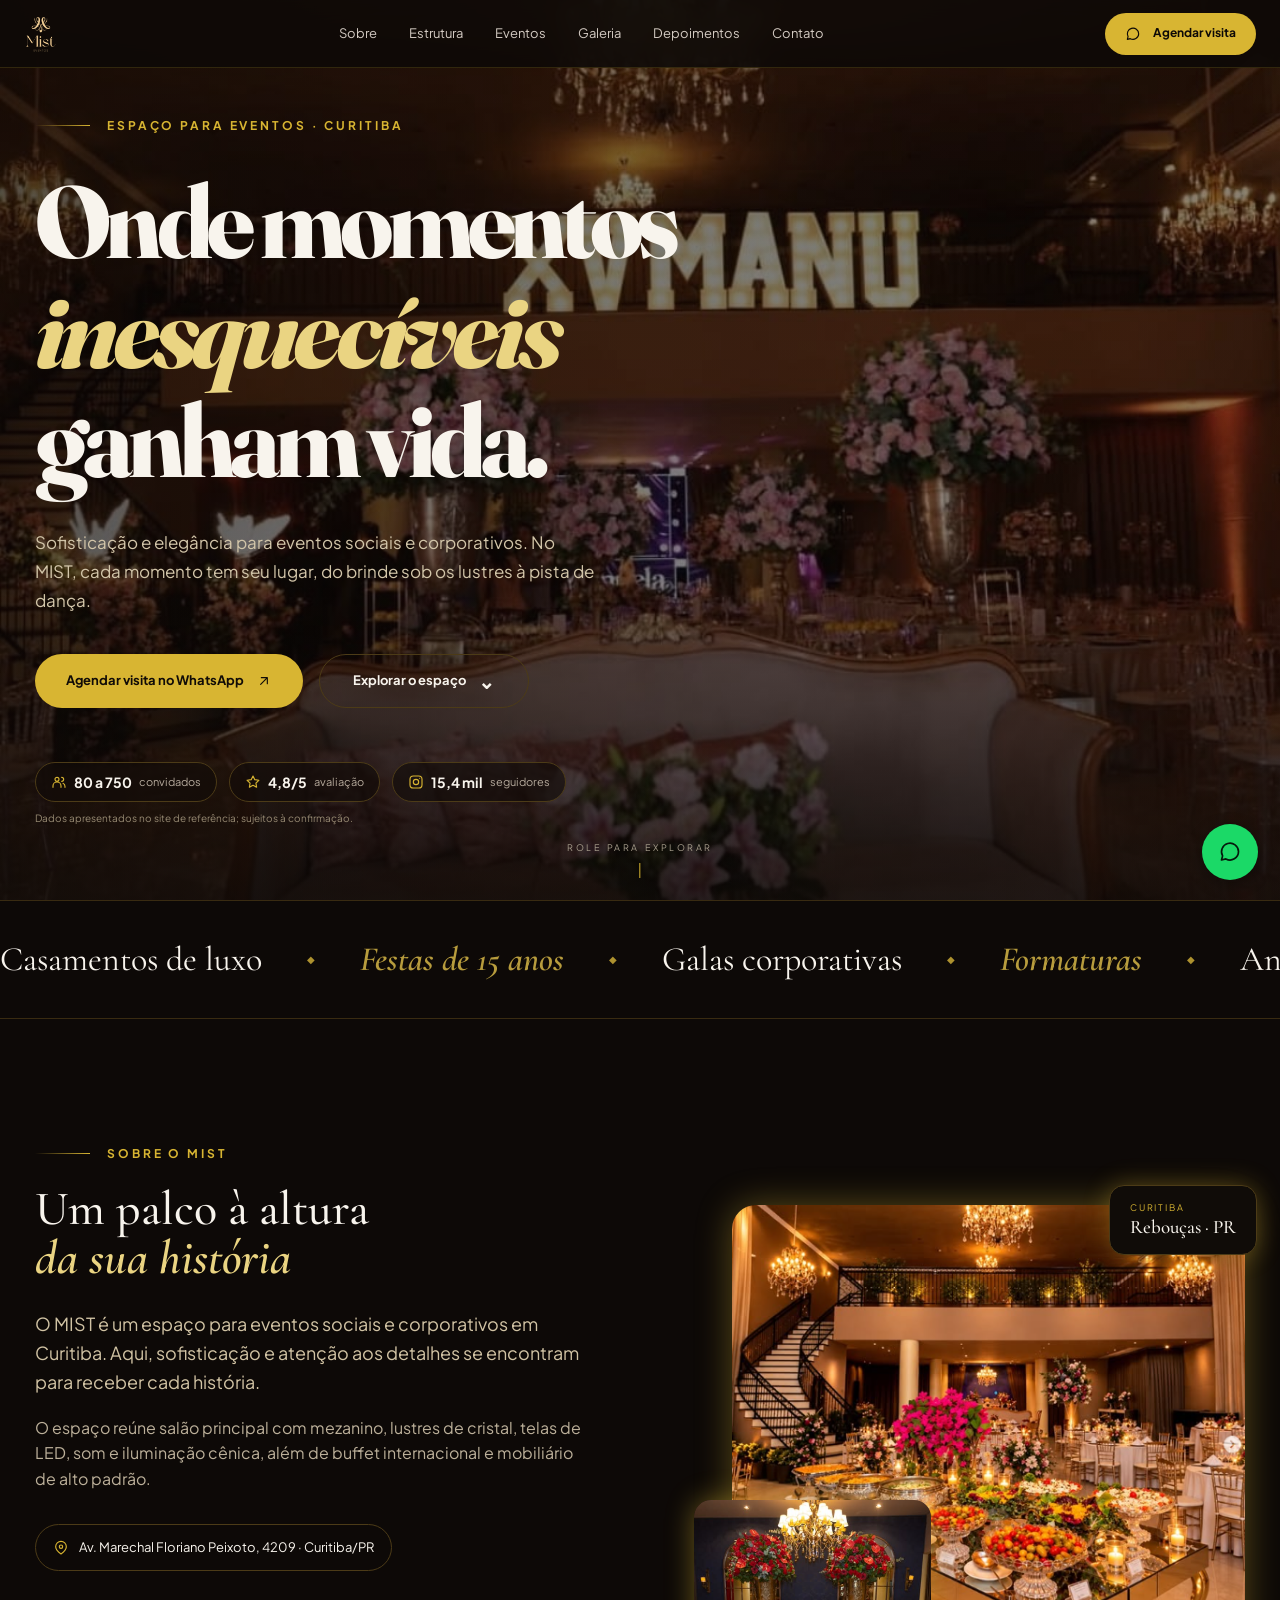
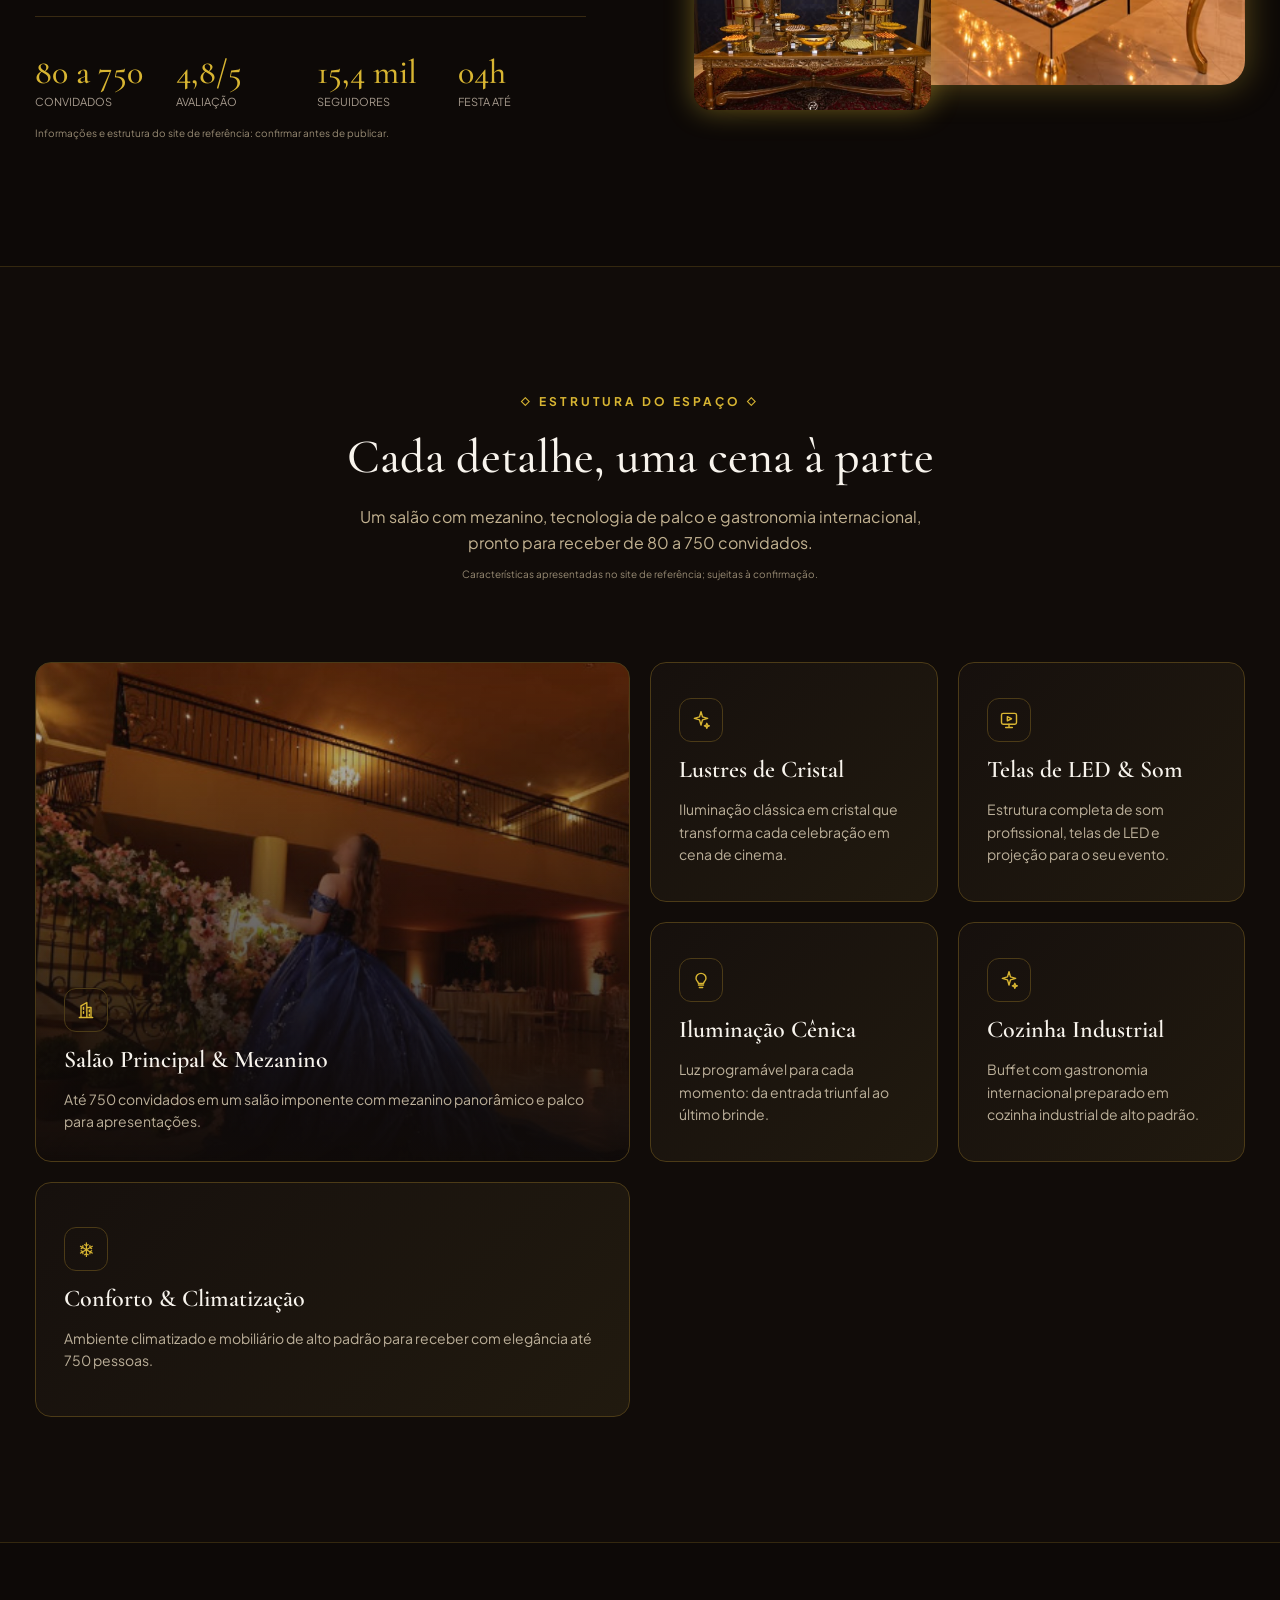
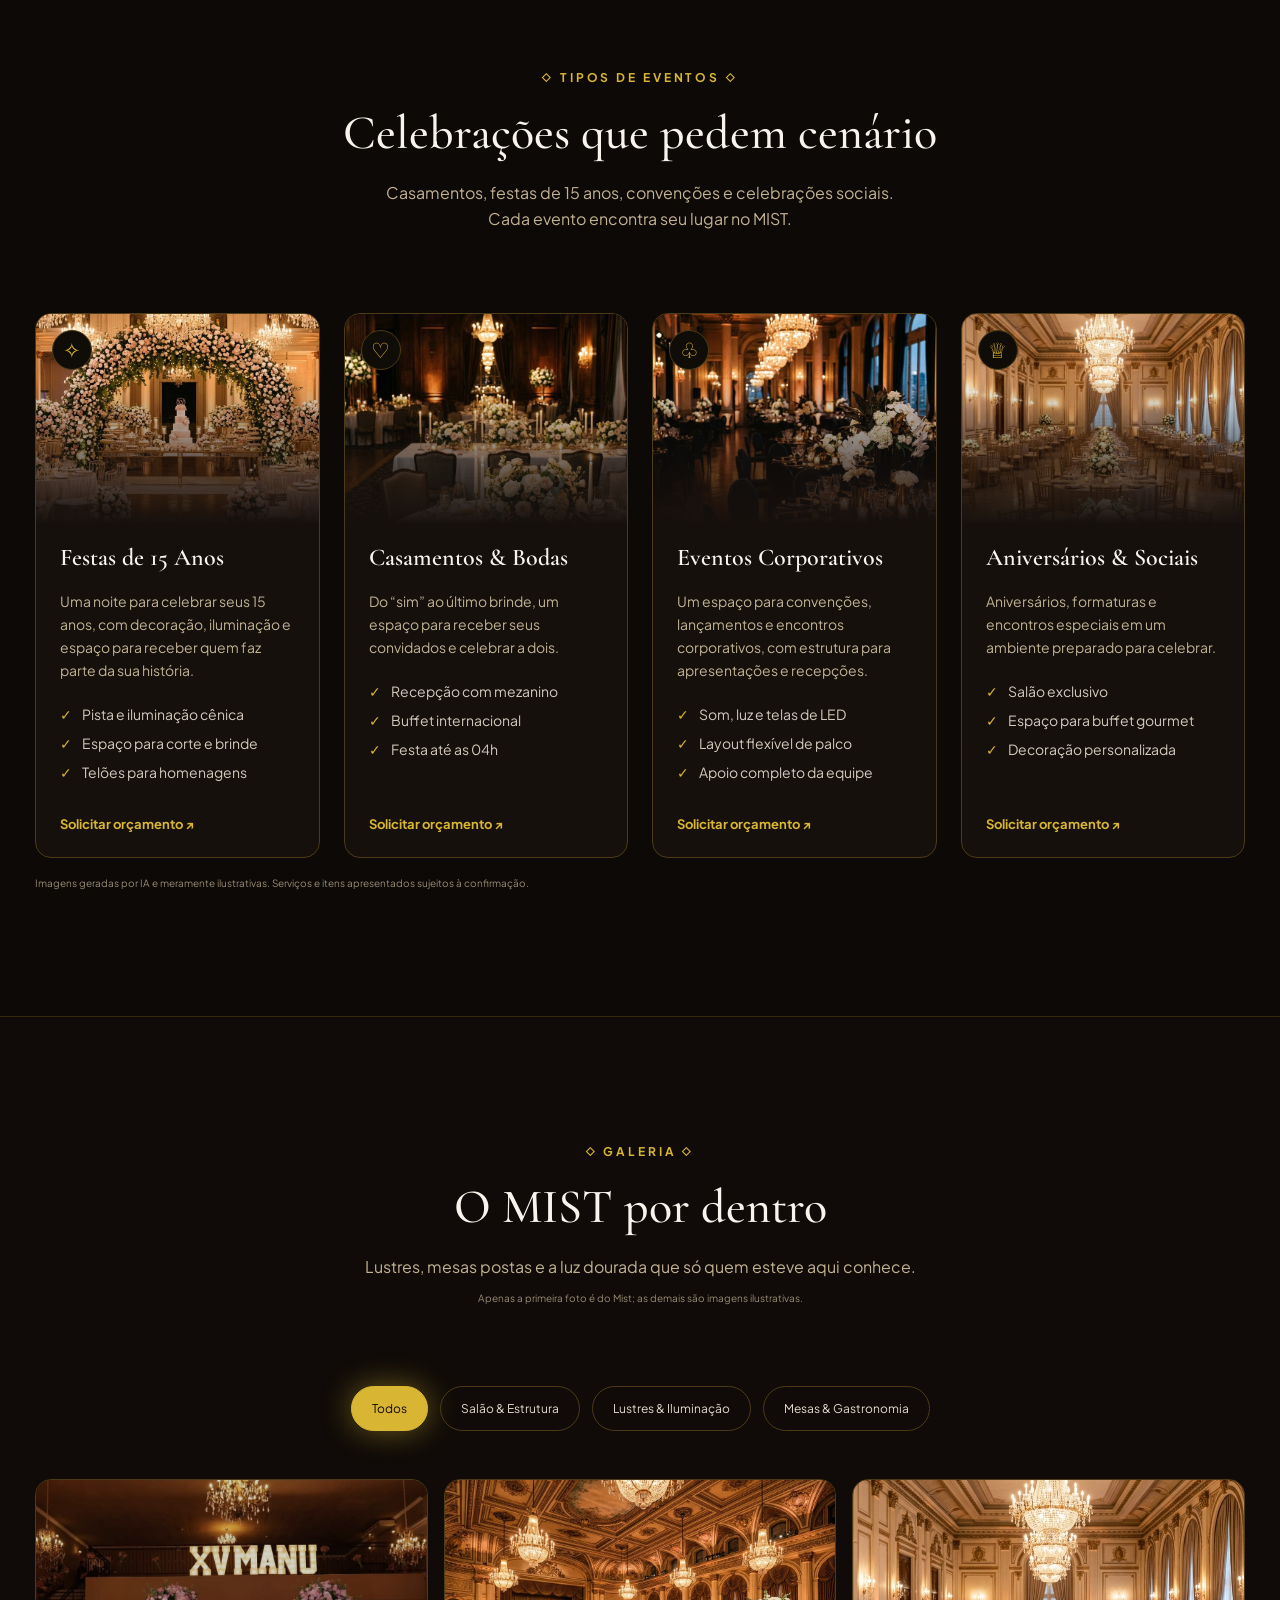
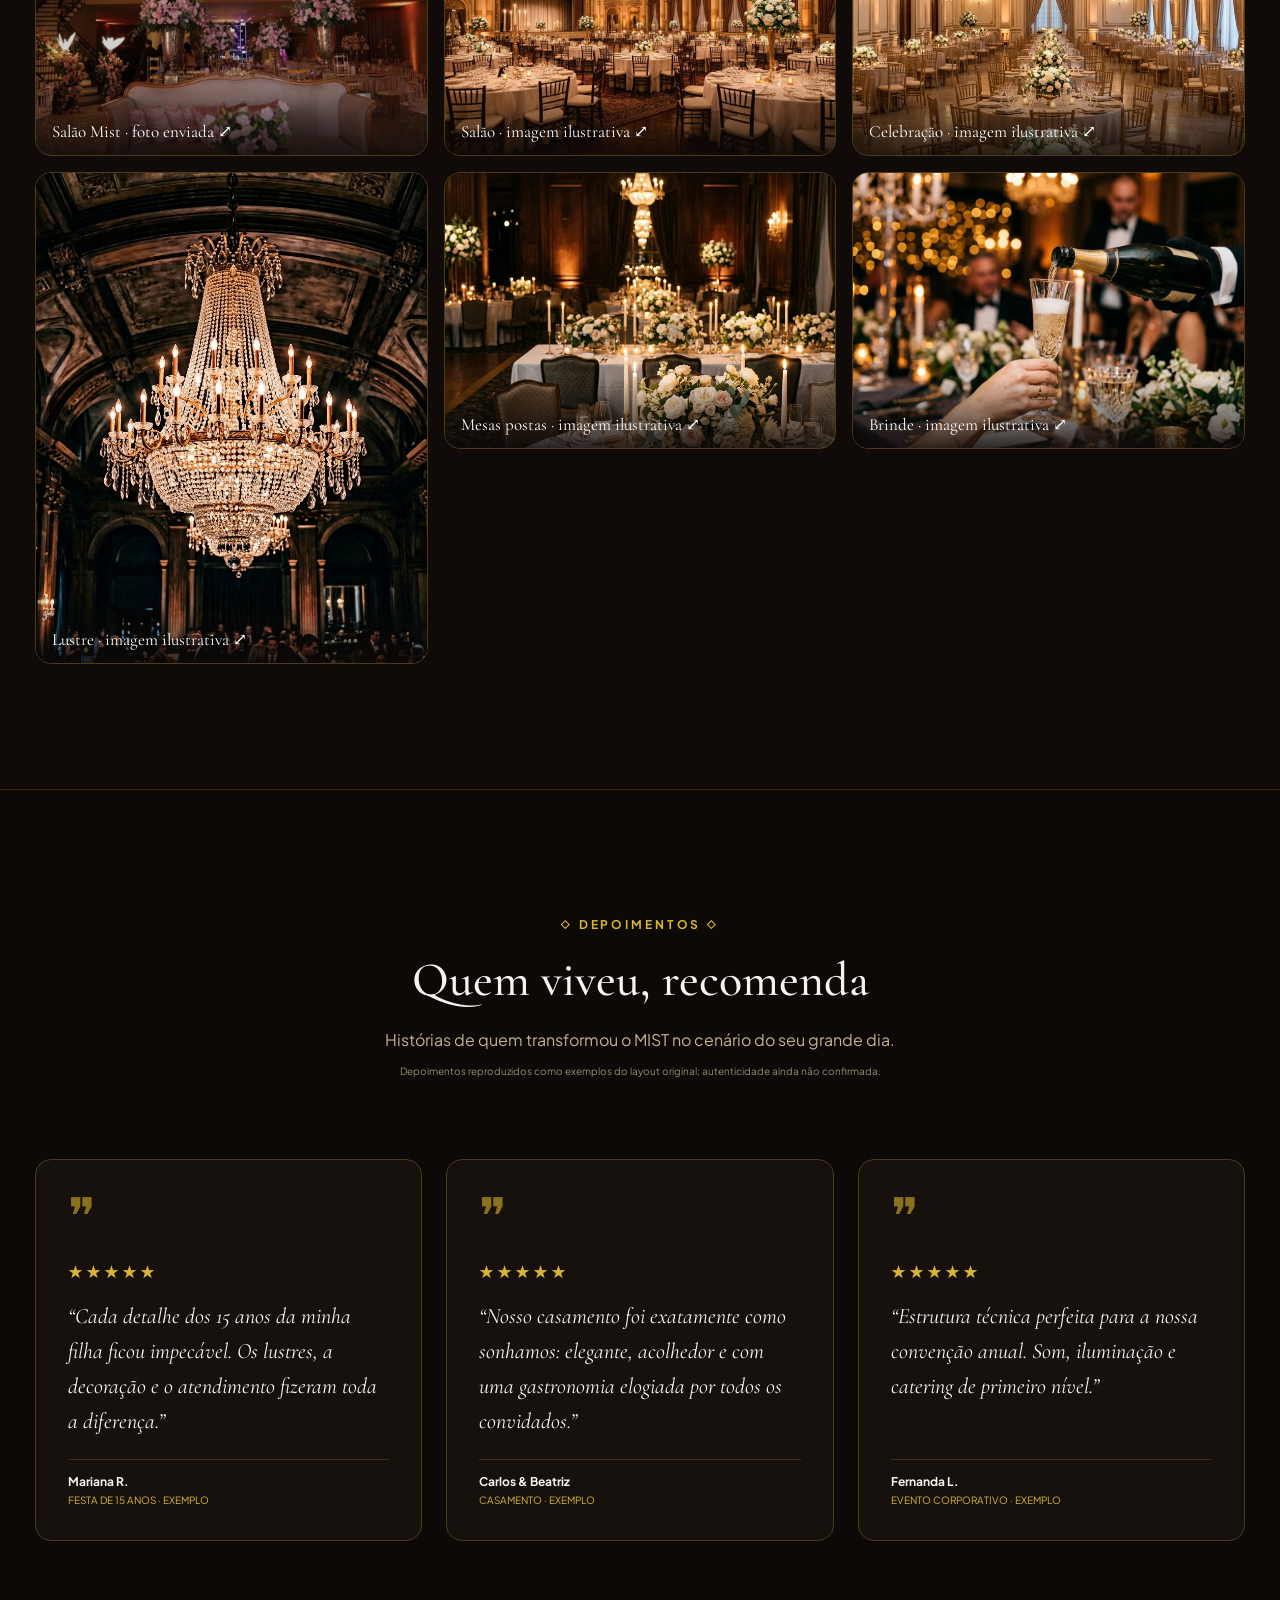
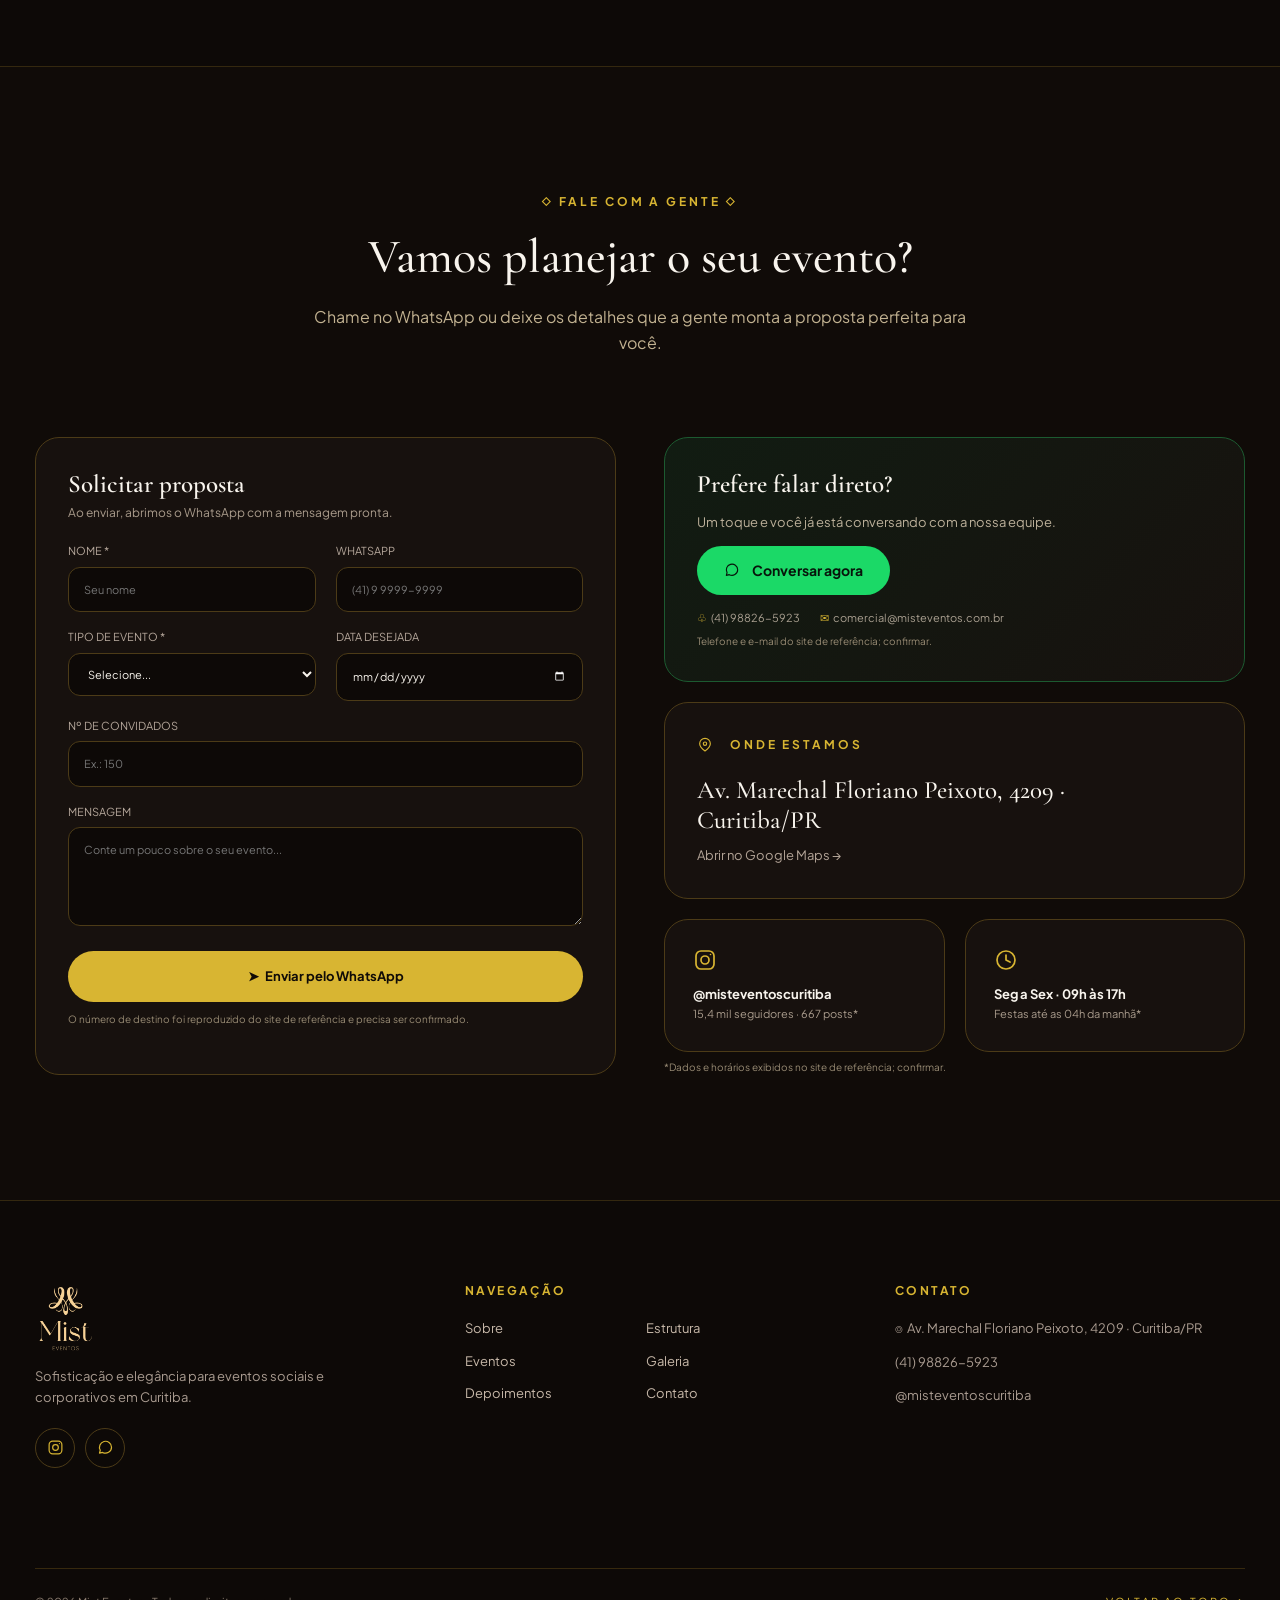
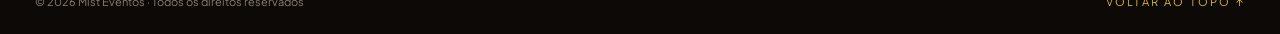
==== commit 223ff340: "Clareia hero e adiciona carrossel na galeria" ====
--- a/index.html
+++ b/index.html
@@ -12,7 +12,7 @@
 <svg class="svg-sprite" xmlns="http://www.w3.org/2000/svg" aria-hidden="true"><symbol id="i-chat" viewBox="0 0 24 24"><path d="M20.5 11.5a8.5 8.5 0 0 1-12.6 7.45L3.5 20l1.1-4.1a8.5 8.5 0 1 1 15.9-4.4Z"/></symbol><symbol id="i-arrow" viewBox="0 0 24 24"><path d="M7 17 17 7M8 7h9v9"/></symbol><symbol id="i-pin" viewBox="0 0 24 24"><path d="M20 10c0 5-8 11-8 11S4 15 4 10a8 8 0 0 1 16 0Z"/><circle cx="12" cy="10" r="2.5"/></symbol><symbol id="i-star" viewBox="0 0 24 24"><path d="m12 3 2.7 5.5 6.1.9-4.4 4.3 1 6.1-5.4-2.9-5.4 2.9 1-6.1-4.4-4.3 6.1-.9L12 3Z"/></symbol><symbol id="i-users" viewBox="0 0 24 24"><circle cx="9" cy="8" r="3"/><path d="M3 20v-2a6 6 0 0 1 12 0v2M16 5a3 3 0 0 1 0 6m2 3a5 5 0 0 1 3 4.6V20"/></symbol><symbol id="i-insta" viewBox="0 0 24 24"><rect x="3" y="3" width="18" height="18" rx="5"/><circle cx="12" cy="12" r="4"/><circle cx="17.5" cy="6.5" r=".8" fill="currentColor" stroke="none"/></symbol><symbol id="i-spark" viewBox="0 0 24 24"><path d="m12 2 1.8 6.2L20 10l-6.2 1.8L12 18l-1.8-6.2L4 10l6.2-1.8L12 2ZM19 16l.8 2.2L22 19l-2.2.8L19 22l-.8-2.2L16 19l2.2-.8L19 16Z"/></symbol><symbol id="i-screen" viewBox="0 0 24 24"><rect x="3" y="4" width="18" height="13" rx="2"/><path d="M8 21h8m-4-4v4m-2-13 5 2.5-5 2.5V8Z"/></symbol><symbol id="i-bulb" viewBox="0 0 24 24"><path d="M9 18h6m-5 3h4M8 14c-1-.9-2-2.3-2-4a6 6 0 1 1 12 0c0 1.7-1 3.1-2 4l-1 2H9l-1-2Z"/></symbol><symbol id="i-building" viewBox="0 0 24 24"><path d="M4 21h16M6 21V7l7-4v18M13 9h5v12M9 9v2m0 3v2m7-4v2m0 3v2"/></symbol><symbol id="i-clock" viewBox="0 0 24 24"><circle cx="12" cy="12" r="9"/><path d="M12 7v5l4 2"/></symbol></svg>
 <header class="header"><div class="header-inner"><a href="#inicio" class="brand" aria-label="Mist Eventos, início"><img src="assets/logo-transparente.png" alt="Mist Eventos"></a><button class="menu-toggle" aria-label="Abrir menu" aria-expanded="false" aria-controls="menu"><span></span><span></span></button><nav class="nav" id="menu" aria-label="Menu principal"><a href="#sobre">Sobre</a><a href="#estrutura">Estrutura</a><a href="#eventos">Eventos</a><a href="#galeria">Galeria</a><a href="#depoimentos">Depoimentos</a><a href="#contato">Contato</a></nav><a class="button nav-cta" href="https://wa.me/message/GBQ2Y3HICQO5L1" target="_blank" rel="noopener noreferrer"><svg><use href="#i-chat"/></svg>Agendar visita</a></div></header>
 <main>
-<section class="hero" id="inicio"><div class="hero-bg"><video class="hero-video" data-hero-video autoplay muted loop playsinline preload="metadata" aria-hidden="true"><source src="assets/hero-video.mp4" type="video/mp4"></video></div><div class="hero-overlay"></div><div class="container hero-content"><div class="eyebrow"><span class="eyeline"></span> ESPAÇO PARA EVENTOS · CURITIBA</div><h1>Onde momentos<br><em>inesquecíveis</em><br>ganham vida.</h1><p>Sofisticação e elegância para eventos sociais e corporativos. No MIST, cada momento tem seu lugar, do brinde sob os lustres à pista de dança.</p><div class="hero-buttons"><a class="button primary" href="https://wa.me/message/GBQ2Y3HICQO5L1" target="_blank" rel="noopener noreferrer">Agendar visita no WhatsApp <svg><use href="#i-arrow"/></svg></a><a class="button outline" href="#sobre">Explorar o espaço <span class="chevron">⌄</span></a></div><div class="stats-pills"><span><svg><use href="#i-users"/></svg><strong>80 a 750</strong> convidados</span><span><svg><use href="#i-star"/></svg><strong>4,8/5</strong> avaliação</span><span><svg><use href="#i-insta"/></svg><strong>15,4 mil</strong> seguidores</span></div><small class="verification hero-note">Dados apresentados no site de referência; sujeitos à confirmação.</small></div><a class="scroll-hint" href="#sobre">ROLE PARA EXPLORAR <span></span></a></section>
+<section class="hero" id="inicio"><div class="hero-bg"><video class="hero-video" data-hero-video autoplay muted loop playsinline preload="metadata" aria-hidden="true"><source src="assets/hero-video-mobile.mp4" type="video/mp4"></video></div><div class="hero-overlay"></div><div class="container hero-content"><div class="eyebrow"><span class="eyeline"></span> ESPAÇO PARA EVENTOS · CURITIBA</div><h1>Onde momentos<br><em>inesquecíveis</em><br>ganham vida.</h1><p>Sofisticação e elegância para eventos sociais e corporativos. No MIST, cada momento tem seu lugar, do brinde sob os lustres à pista de dança.</p><div class="hero-buttons"><a class="button primary" href="https://wa.me/message/GBQ2Y3HICQO5L1" target="_blank" rel="noopener noreferrer">Agendar visita no WhatsApp <svg><use href="#i-arrow"/></svg></a><a class="button outline" href="#sobre">Explorar o espaço <span class="chevron">⌄</span></a></div><div class="stats-pills"><span><svg><use href="#i-users"/></svg><strong>80 a 750</strong> convidados</span><span><svg><use href="#i-star"/></svg><strong>4,8/5</strong> avaliação</span><span><svg><use href="#i-insta"/></svg><strong>15,4 mil</strong> seguidores</span></div><small class="verification hero-note">Dados apresentados no site de referência; sujeitos à confirmação.</small></div><a class="scroll-hint" href="#sobre">ROLE PARA EXPLORAR <span></span></a></section>
 <div class="marquee" aria-label="Tipos de eventos"><div class="marquee-track"><span>Casamentos de luxo</span><b>◆</b><em>Festas de 15 anos</em><b>◆</b><span>Galas corporativas</span><b>◆</b><em>Formaturas</em><b>◆</b><span>Aniversários</span><b>◆</b><span>Casamentos de luxo</span><b>◆</b><em>Festas de 15 anos</em><b>◆</b><span>Galas corporativas</span><b>◆</b><em>Formaturas</em><b>◆</b></div></div>
 <section class="about section" id="sobre"><div class="container about-grid"><div class="about-copy"><div class="eyebrow"><span class="eyeline"></span> SOBRE O MIST</div><h2>Um palco à altura<br><em>da sua história</em></h2><p class="lead">O MIST é um espaço para eventos sociais e corporativos em Curitiba. Aqui, sofisticação e atenção aos detalhes se encontram para receber cada história.</p><p>O espaço reúne salão principal com mezanino, lustres de cristal, telas de LED, som e iluminação cênica, além de buffet internacional e mobiliário de alto padrão.</p><a class="address-pill" href="https://www.google.com/maps/search/?api=1&query=Av.+Marechal+Floriano+Peixoto,+4209,+Curitiba,+PR" target="_blank" rel="noopener noreferrer"><svg><use href="#i-pin"/></svg> Av. Marechal Floriano Peixoto, 4209 · Curitiba/PR</a><div class="about-stats"><div><strong>80 a 750</strong><span>CONVIDADOS</span></div><div><strong>4,8/5</strong><span>AVALIAÇÃO</span></div><div><strong>15,4 mil</strong><span>SEGUIDORES</span></div><div><strong>04h</strong><span>FESTA ATÉ</span></div></div><small class="verification">Informações e estrutura do site de referência: confirmar antes de publicar.</small></div><div class="about-images"><div class="about-main"><img src="assets/sobre-salao.png" alt="Salão do Mist Eventos com mesa de buffet, flores e lustres"></div><img class="about-inset" src="assets/sobre-mesa.png" alt="Mesa decorada do Mist Eventos com doces e arranjos de flores vermelhas"><div class="location-tag"><span>CURITIBA</span><strong>Rebouças · PR</strong></div></div></div></section>
 <section class="structure section" id="estrutura"><div class="container"><div class="section-title"><div class="eyebrow centered">◇ ESTRUTURA DO ESPAÇO ◇</div><h2>Cada detalhe, uma cena à parte</h2><p>Um salão com mezanino, tecnologia de palco e gastronomia internacional,<br class="desktop"> pronto para receber de 80 a 750 convidados.</p><small class="verification">Características apresentadas no site de referência; sujeitas à confirmação.</small></div><div class="structure-grid"><article class="feature feature-photo"><div class="icon-box"><svg><use href="#i-building"/></svg></div><h3>Salão Principal &amp; Mezanino</h3><p>Até 750 convidados em um salão imponente com mezanino panorâmico e palco para apresentações.</p></article><article class="feature"><div class="icon-box"><svg><use href="#i-spark"/></svg></div><h3>Lustres de Cristal</h3><p>Iluminação clássica em cristal que transforma cada celebração em cena de cinema.</p></article><article class="feature"><div class="icon-box"><svg><use href="#i-screen"/></svg></div><h3>Telas de LED &amp; Som</h3><p>Estrutura completa de som profissional, telas de LED e projeção para o seu evento.</p></article><article class="feature"><div class="icon-box"><svg><use href="#i-bulb"/></svg></div><h3>Iluminação Cênica</h3><p>Luz programável para cada momento: da entrada triunfal ao último brinde.</p></article><article class="feature"><div class="icon-box"><svg><use href="#i-spark"/></svg></div><h3>Cozinha Industrial</h3><p>Buffet com gastronomia internacional preparado em cozinha industrial de alto padrão.</p></article><article class="feature feature-wide"><div class="icon-box"><span>❄</span></div><h3>Conforto &amp; Climatização</h3><p>Ambiente climatizado e mobiliário de alto padrão para receber com elegância até 750 pessoas.</p></article></div></div></section>
@@ -23,5 +23,9 @@
 </main>
 <footer><div class="container footer-grid"><div><a class="footer-brand" href="#inicio"><img src="assets/logo-transparente.png" alt="Mist Eventos"></a><p>Sofisticação e elegância para eventos sociais e corporativos em Curitiba.</p><div class="social-links"><a href="https://www.instagram.com/misteventoscuritiba/" target="_blank" rel="noopener noreferrer" aria-label="Instagram"><svg><use href="#i-insta"/></svg></a><a href="https://wa.me/message/GBQ2Y3HICQO5L1" target="_blank" rel="noopener noreferrer" aria-label="WhatsApp"><svg><use href="#i-chat"/></svg></a></div></div><div><h4>NAVEGAÇÃO</h4><div class="footer-nav"><a href="#sobre">Sobre</a><a href="#estrutura">Estrutura</a><a href="#eventos">Eventos</a><a href="#galeria">Galeria</a><a href="#depoimentos">Depoimentos</a><a href="#contato">Contato</a></div></div><div><h4>CONTATO</h4><p><a href="https://www.google.com/maps/search/?api=1&query=Av.+Marechal+Floriano+Peixoto,+4209,+Curitiba,+PR" target="_blank" rel="noopener noreferrer">⌾ &nbsp;Av. Marechal Floriano Peixoto, 4209 · Curitiba/PR</a></p><p><a href="tel:+5541988265923">(41) 98826-5923</a></p><p><a href="https://www.instagram.com/misteventoscuritiba/" target="_blank" rel="noopener noreferrer">@misteventoscuritiba</a></p></div></div><div class="container footer-bottom"><span>© <span id="year"></span> Mist Eventos · Todos os direitos reservados</span><a href="#inicio">VOLTAR AO TOPO ↑</a></div></footer>
 <a class="floating-wa" href="https://wa.me/message/GBQ2Y3HICQO5L1" target="_blank" rel="noopener noreferrer" aria-label="Fale conosco pelo WhatsApp"><svg><use href="#i-chat"/></svg></a>
-<dialog class="lightbox" aria-label="Imagem da galeria"><button class="lightbox-close" type="button" aria-label="Fechar imagem">×</button><img src="assets/espaco-mist.jpg" alt=""><p></p></dialog>
+<dialog class="lightbox" aria-label="Galeria de imagens">
+  <button class="lightbox-close" type="button" aria-label="Fechar imagem">×</button>
+  <div class="lightbox-stage"><img src="assets/espaco-mist.jpg" alt=""><button class="lightbox-arrow lightbox-prev" type="button" aria-label="Imagem anterior">‹</button><button class="lightbox-arrow lightbox-next" type="button" aria-label="Próxima imagem">›</button></div>
+  <div class="lightbox-bottom"><p class="lightbox-caption"></p><div class="lightbox-tools"><span class="lightbox-count"></span><button class="lightbox-pause" type="button" aria-label="Pausar apresentação" title="Pausar apresentação">❚❚</button></div></div>
+</dialog>
 </body></html>
--- a/style.css
+++ b/style.css
@@ -46,4 +46,33 @@
 .hero-video{position:absolute;inset:0;width:100%;height:100%;object-fit:cover;object-position:center;pointer-events:none}
 .hero-overlay{background:linear-gradient(90deg,rgba(12,8,6,.72) 0%,rgba(12,8,6,.52) 49%,rgba(12,8,6,.44) 100%),linear-gradient(0deg,rgba(13,9,7,.80) 0%,transparent 35%,rgba(13,9,7,.14) 100%)}
 @media(max-width:650px){.hero-overlay{background:linear-gradient(90deg,rgba(12,8,6,.68),rgba(12,8,6,.43)),linear-gradient(0deg,rgba(13,9,7,.80),transparent 45%)}}
-@media(prefers-reduced-motion:reduce){.hero-video{display:none}}+@media(prefers-reduced-motion:reduce){.hero-video{display:none}}
+
+/* Ajuste responsivo: animações de entrada não ampliam a largura da página. */
+html,body{max-width:100%;overflow-x:clip}
+@supports not (overflow-x:clip){html,body{overflow-x:hidden}}
+@media(max-width:650px){
+  .about-grid>*,.contact-grid>*,.structure-grid>*,.event-grid>*,.testimonial-grid>*{min-width:0}
+  .address-pill{max-width:100%;white-space:normal;line-height:1.4}
+  .address-pill svg{flex-shrink:0}
+}
+
+/* Hero mais claro, preservando o contraste do texto. */
+.hero-overlay{background:linear-gradient(90deg,rgba(12,8,6,.62) 0%,rgba(12,8,6,.42) 49%,rgba(12,8,6,.34) 100%),linear-gradient(0deg,rgba(13,9,7,.72) 0%,transparent 35%,rgba(13,9,7,.10) 100%)}
+@media(max-width:650px){.hero-overlay{background:linear-gradient(90deg,rgba(12,8,6,.58),rgba(12,8,6,.34)),linear-gradient(0deg,rgba(13,9,7,.72),transparent 45%)}}
+
+/* Carrossel da imagem ampliada. */
+.lightbox{width:min(94vw,1000px);padding:16px;overflow:visible}
+.lightbox-stage{position:relative;display:flex;justify-content:center;align-items:center;touch-action:pan-y}
+.lightbox-stage img{width:100%;max-height:calc(85vh - 105px);object-fit:contain}
+.lightbox-arrow,.lightbox-pause{border:1px solid #8a7030;background:#100b08dc;color:#f8f4ed;display:grid;place-items:center;cursor:pointer}
+.lightbox-arrow{position:absolute;top:50%;transform:translateY(-50%);width:44px;height:44px;border-radius:50%;font:36px/1 Georgia,serif}
+.lightbox-arrow:hover,.lightbox-pause:hover{background:var(--gold);color:#100b08}
+.lightbox-arrow[hidden],.lightbox-pause[hidden]{display:none}
+.lightbox-prev{left:8px}.lightbox-next{right:8px}
+.lightbox-bottom{display:flex;align-items:center;justify-content:space-between;gap:12px;min-height:43px}
+.lightbox-bottom p{margin:6px 0 0;color:#d1c3a4;font-size:13px;line-height:1.4}
+.lightbox-tools{display:flex;align-items:center;gap:12px;flex:none;color:#d1c3a4;font-size:12px}
+.lightbox-pause{width:35px;height:35px;border-radius:50%;font-size:13px}
+.lightbox-close{z-index:2;right:21px;top:21px}
+@media(max-width:650px){.lightbox{width:calc(100vw - 24px);padding:10px}.lightbox-arrow{width:38px;height:38px;font-size:30px}.lightbox-prev{left:5px}.lightbox-next{right:5px}.lightbox-close{right:15px;top:15px}.lightbox-bottom p{font-size:12px}}
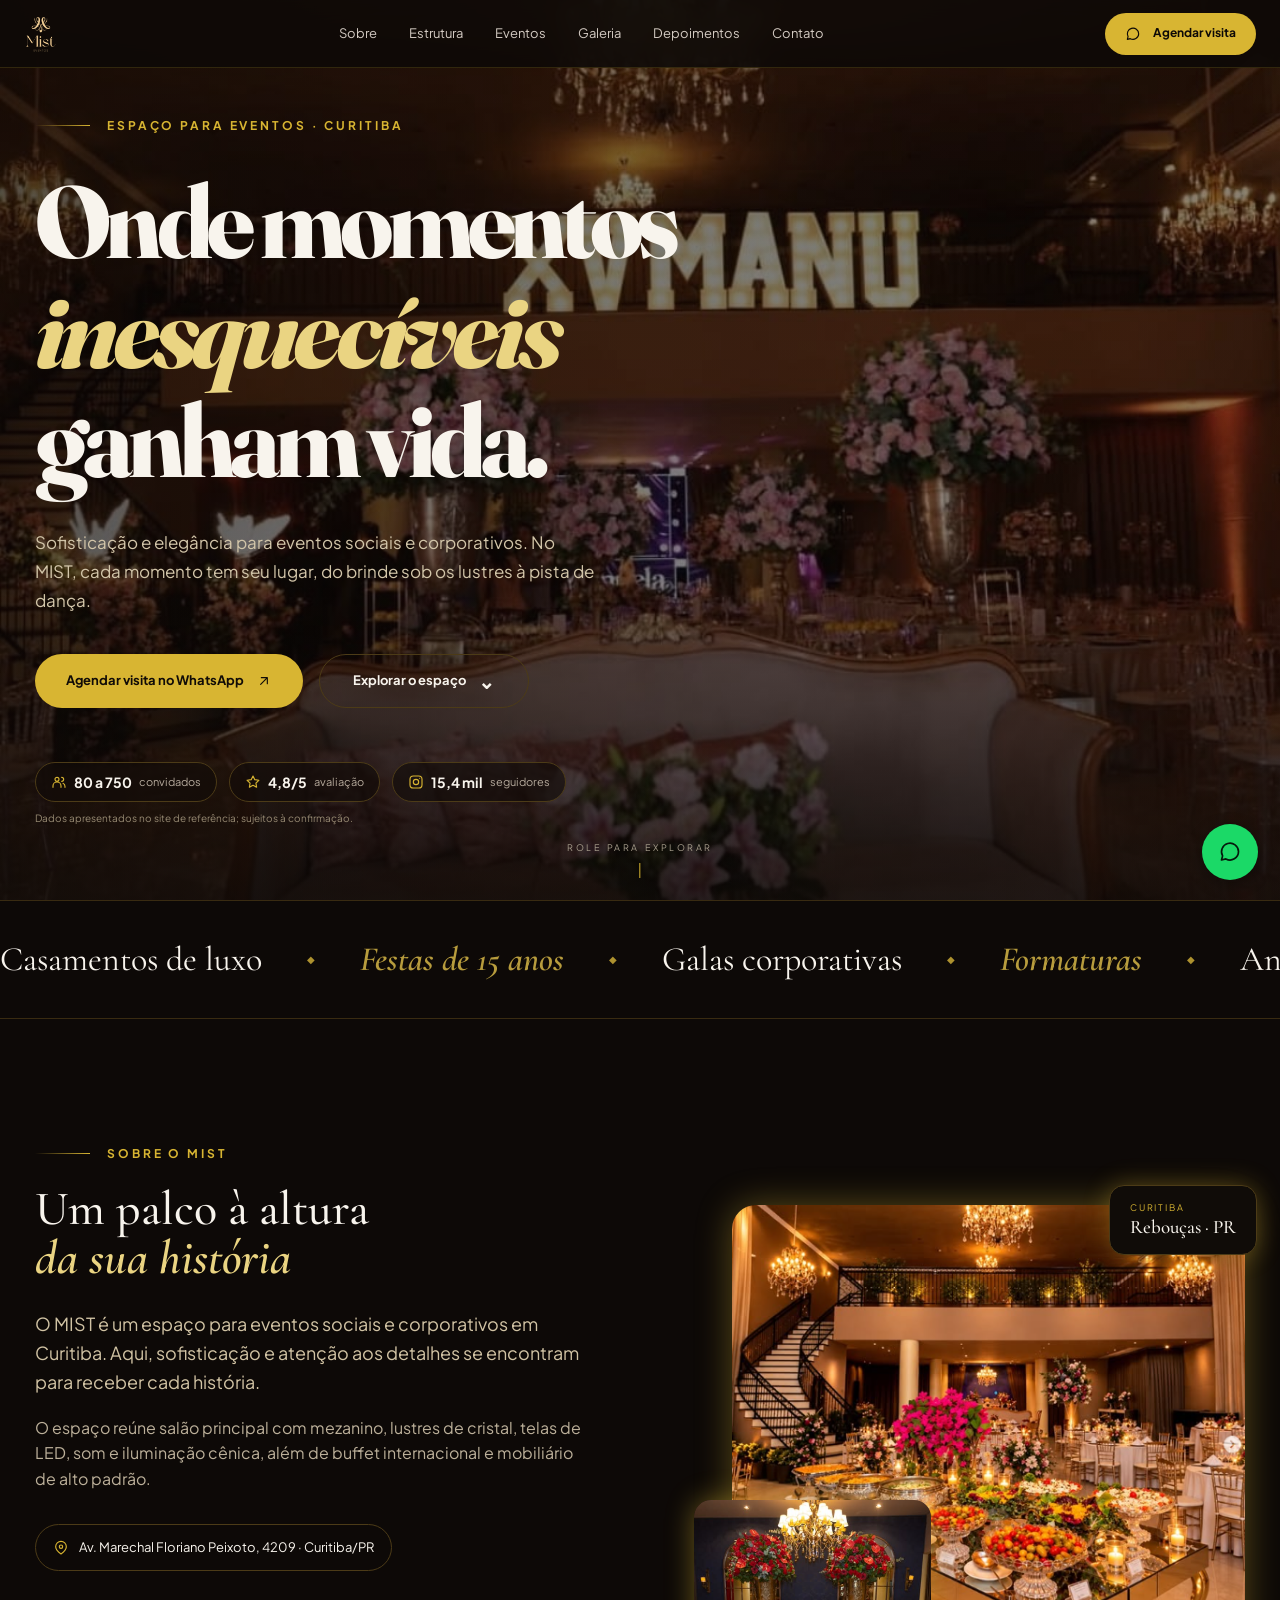
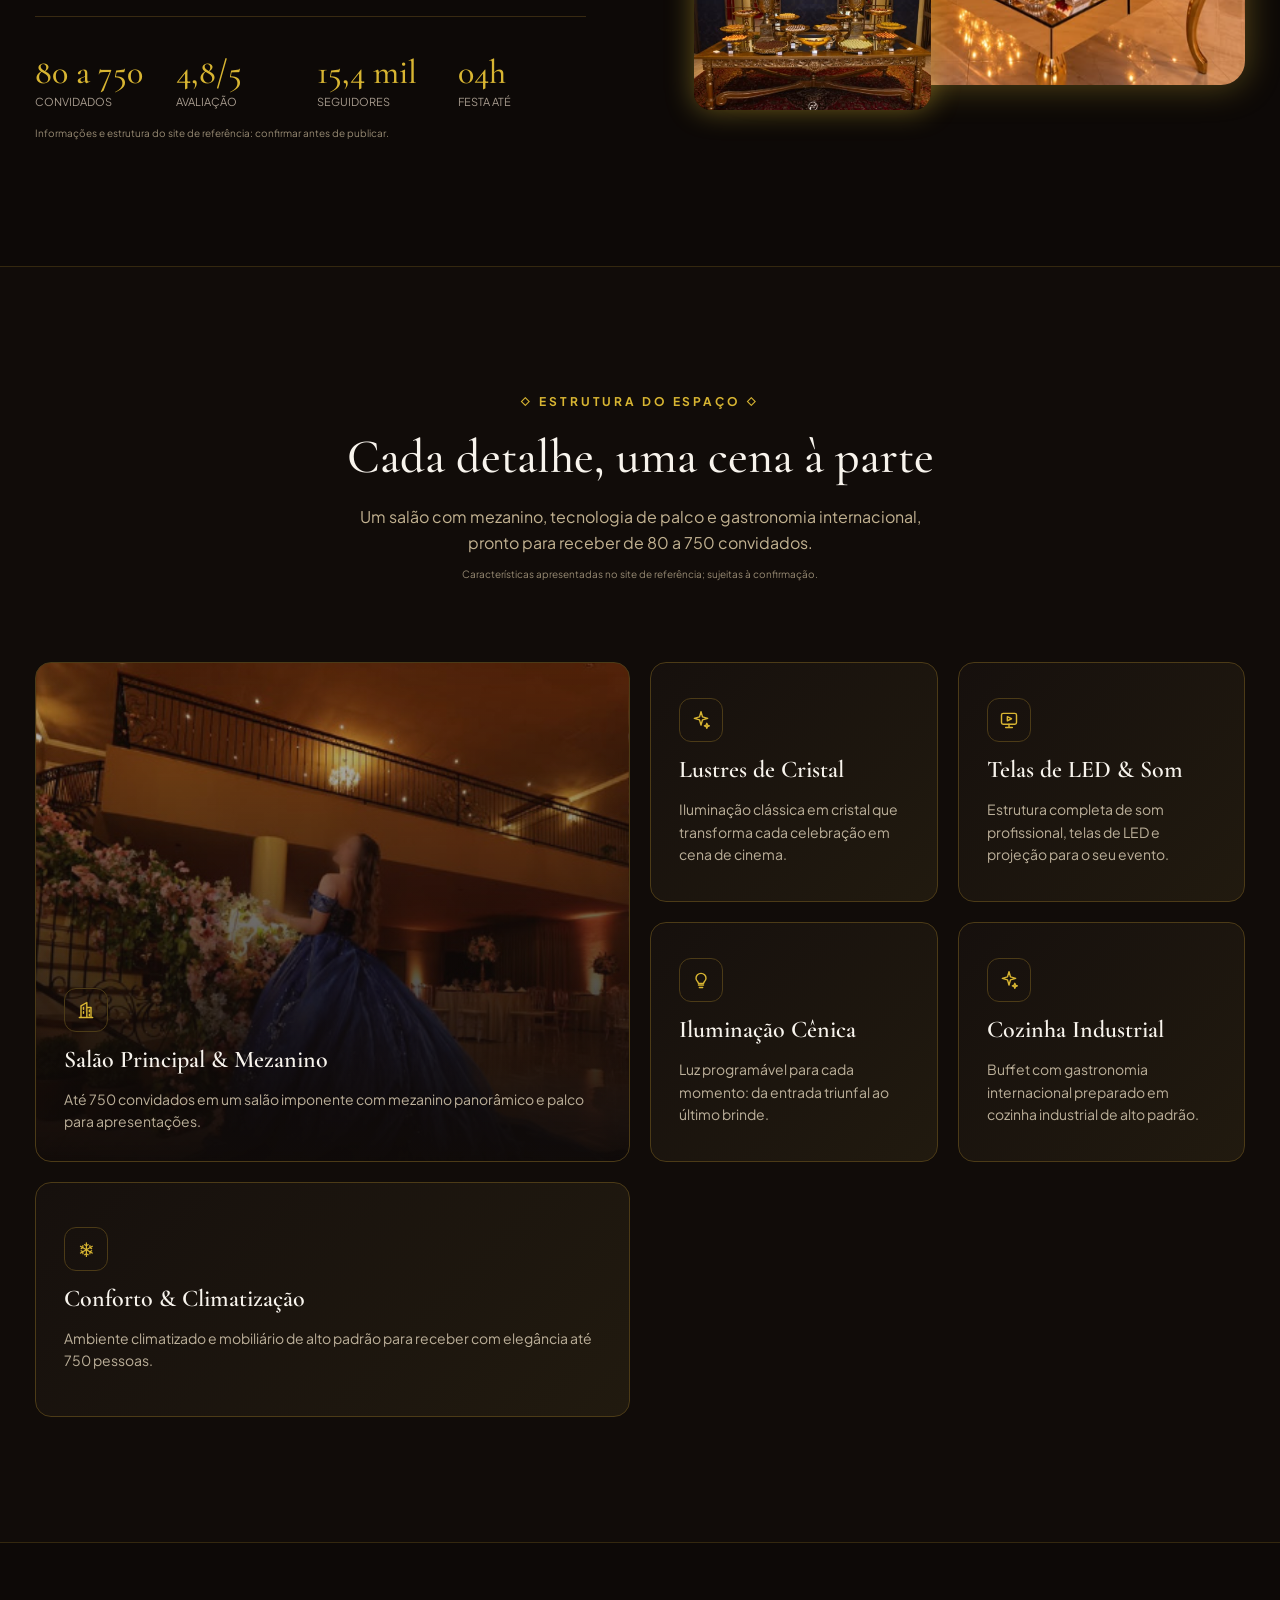
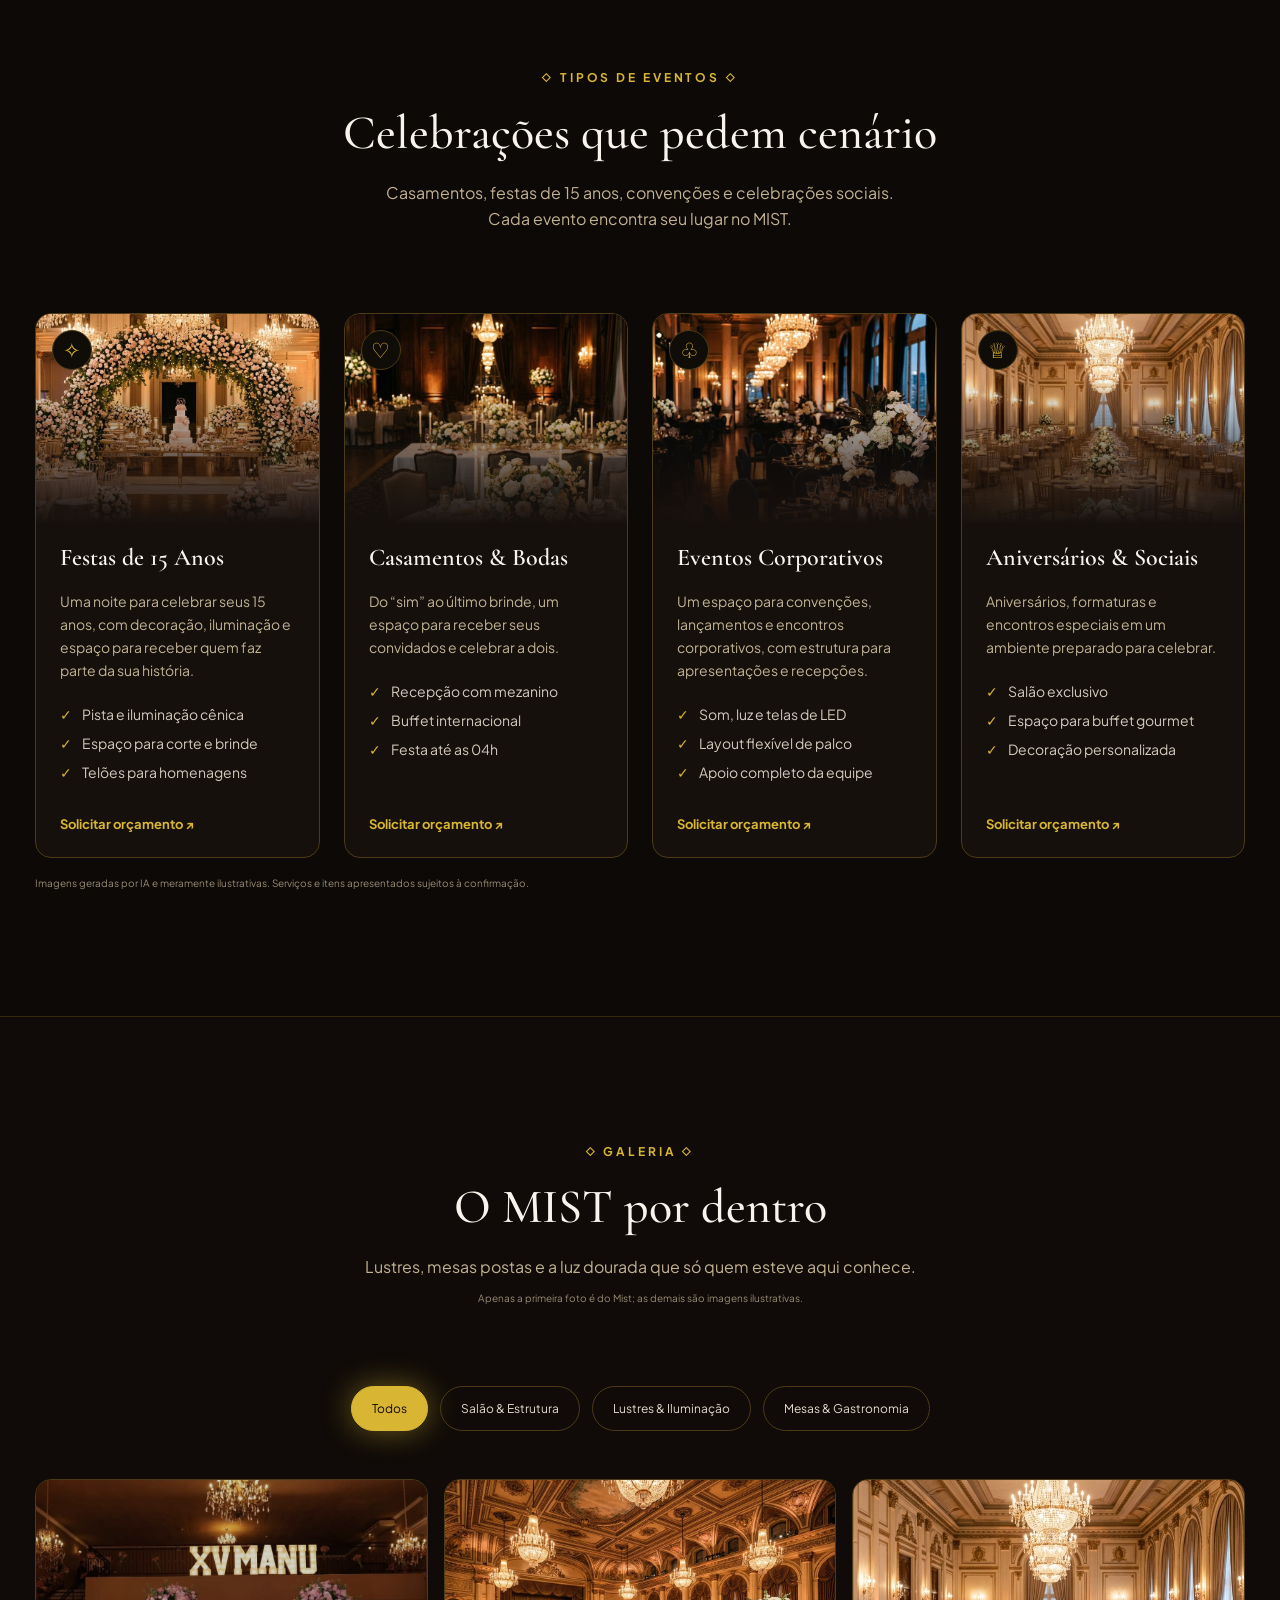
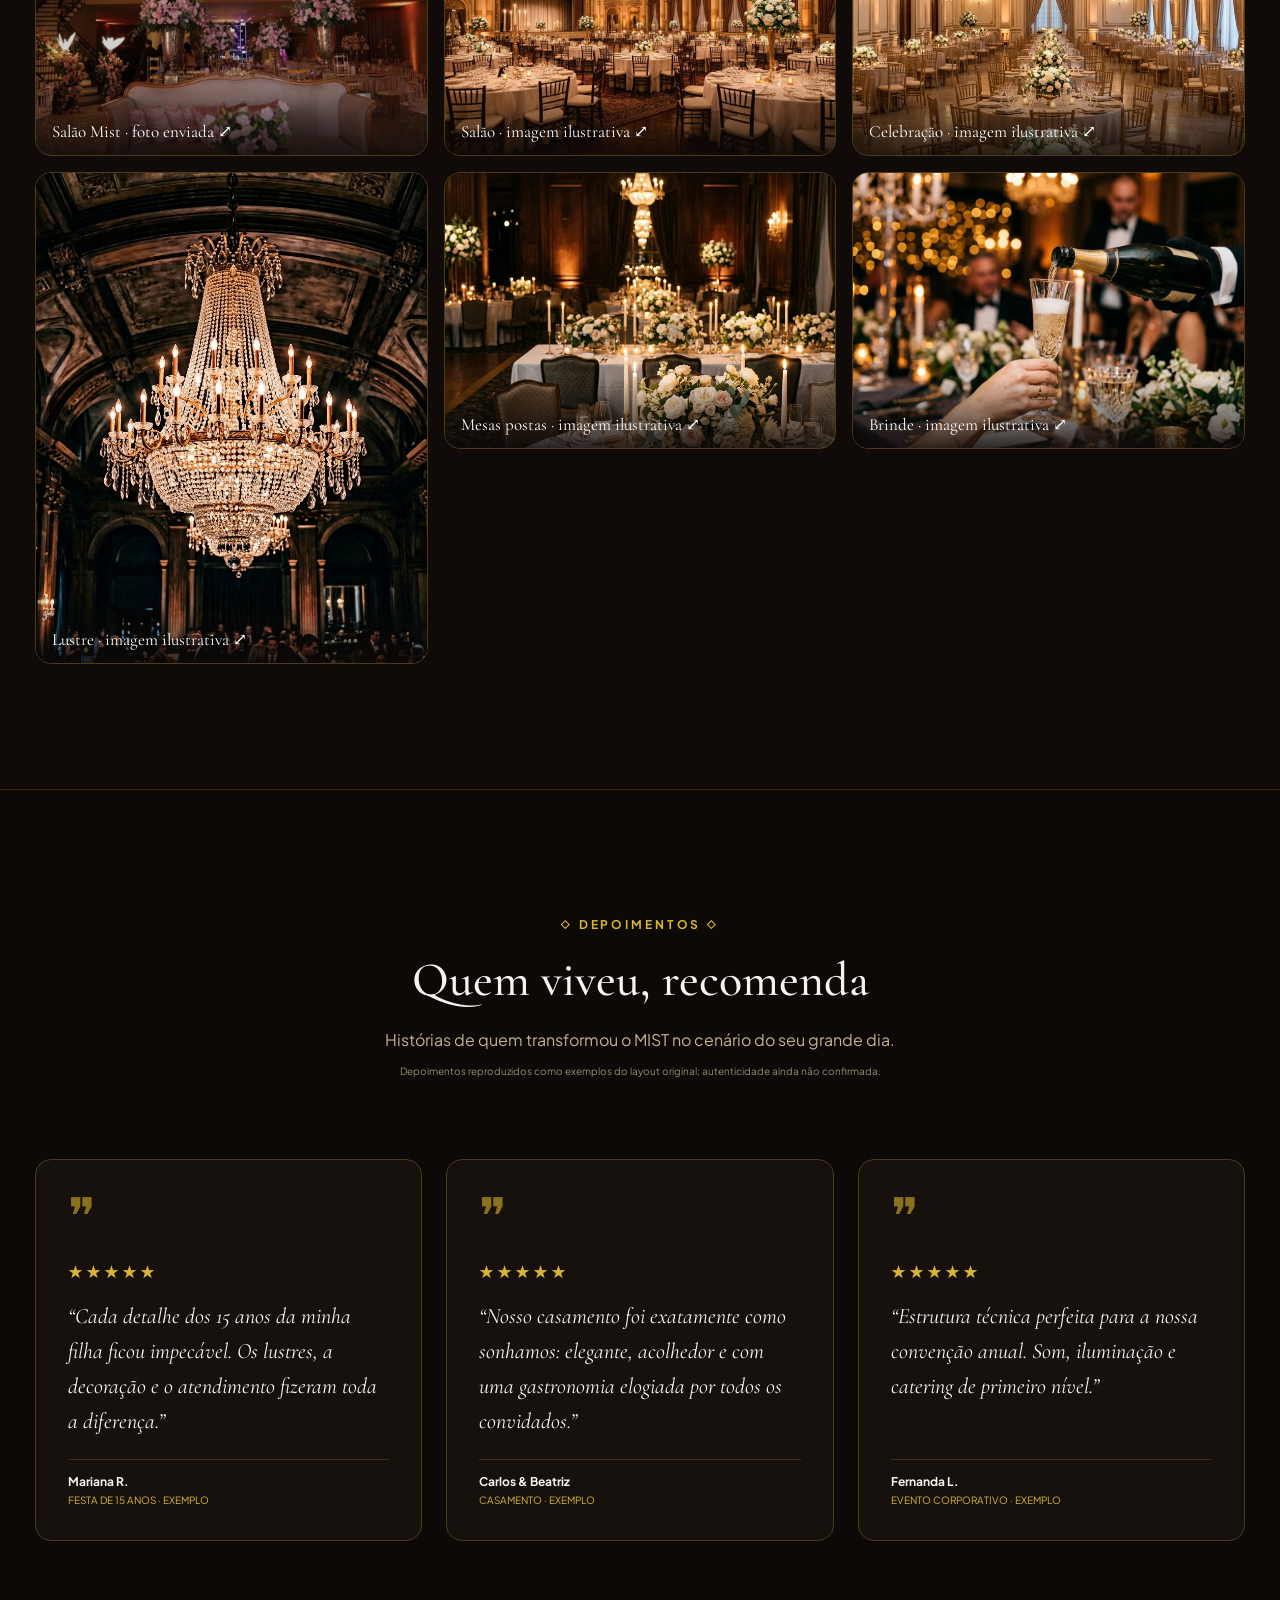
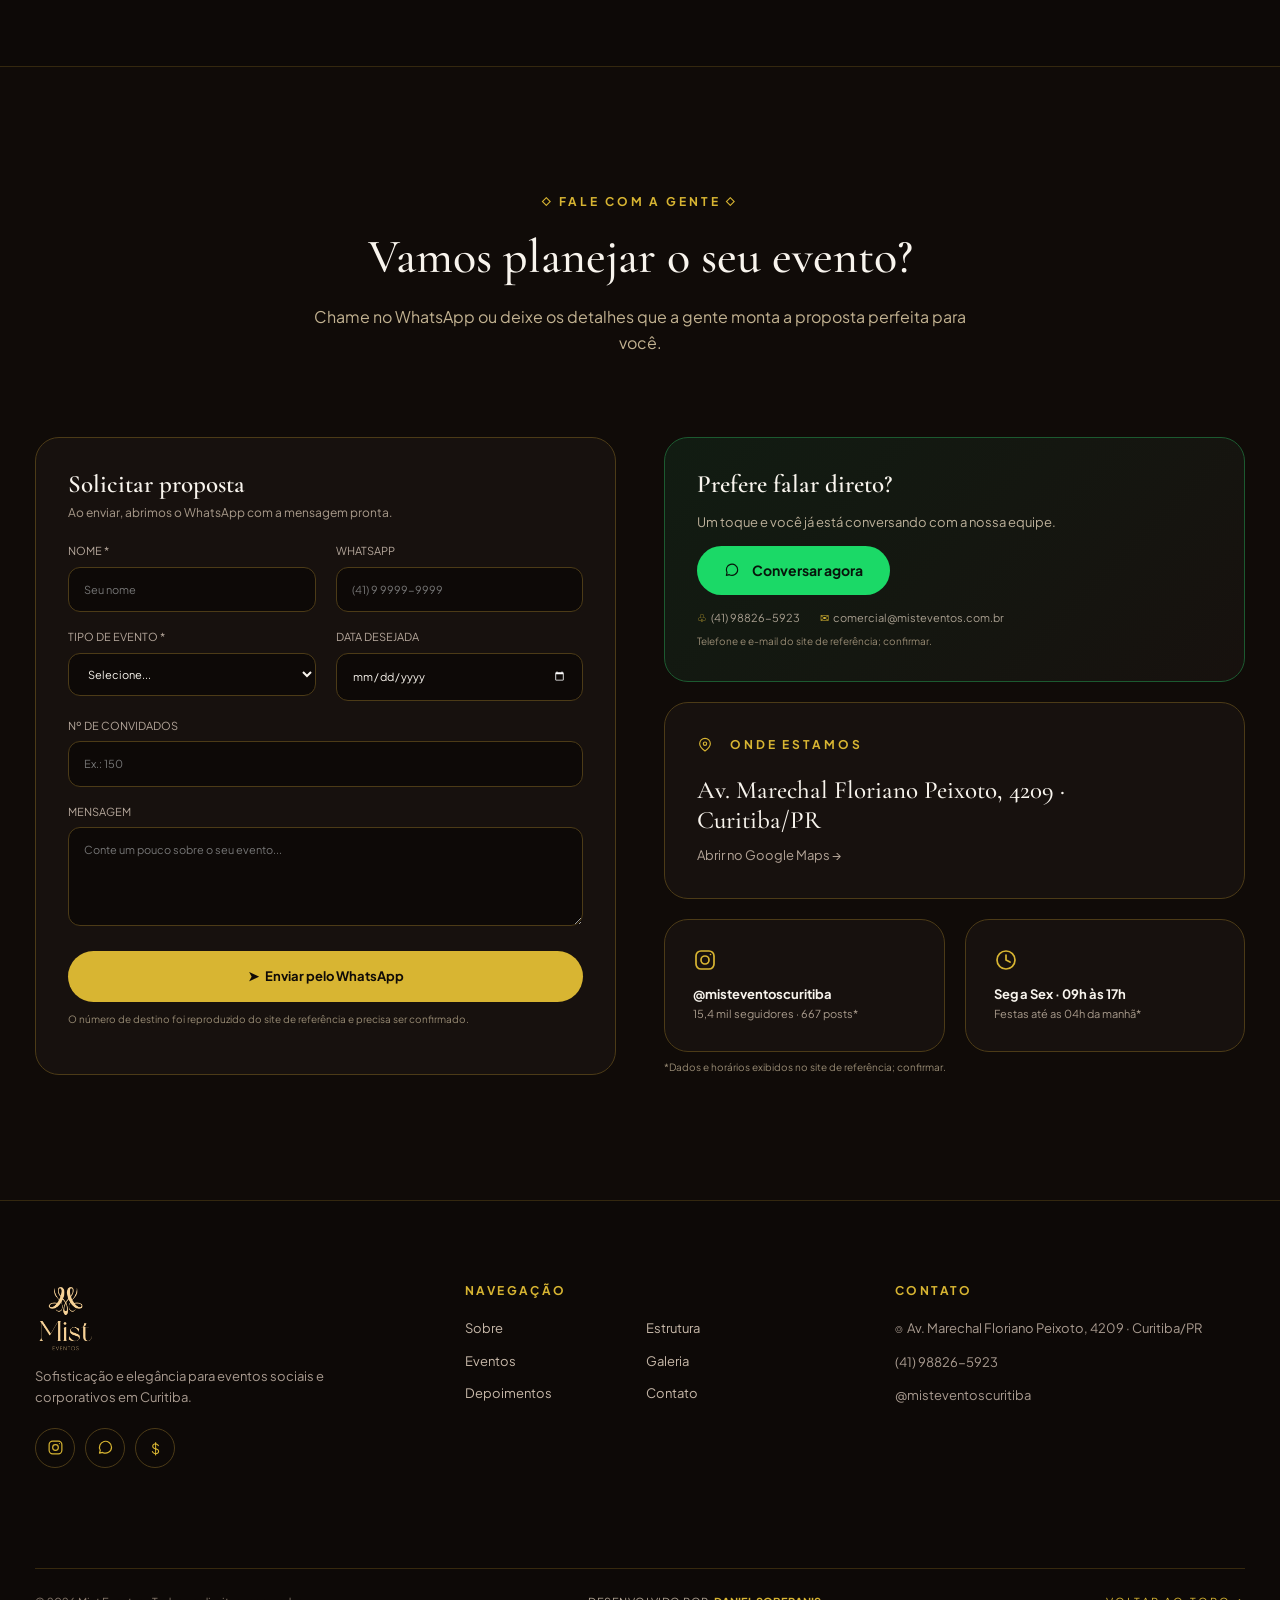
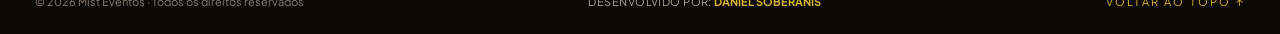
==== commit 87571ee4: "Adiciona creditos e apresentacao do site" ====
--- a/index.html
+++ b/index.html
@@ -21,7 +21,7 @@
 <section class="testimonials section" id="depoimentos"><div class="container"><div class="section-title"><div class="eyebrow centered">◇ DEPOIMENTOS ◇</div><h2>Quem viveu, recomenda</h2><p>Histórias de quem transformou o MIST no cenário do seu grande dia.</p><small class="verification">Depoimentos reproduzidos como exemplos do layout original; autenticidade ainda não confirmada.</small></div><div class="testimonial-grid"><article class="quote-card"><span class="quote-symbol">❞</span><div class="stars">★★★★★</div><blockquote>“Cada detalhe dos 15 anos da minha filha ficou impecável. Os lustres, a decoração e o atendimento fizeram toda a diferença.”</blockquote><div class="quote-author"><strong>Mariana R.</strong><span>FESTA DE 15 ANOS · EXEMPLO</span></div></article><article class="quote-card"><span class="quote-symbol">❞</span><div class="stars">★★★★★</div><blockquote>“Nosso casamento foi exatamente como sonhamos: elegante, acolhedor e com uma gastronomia elogiada por todos os convidados.”</blockquote><div class="quote-author"><strong>Carlos &amp; Beatriz</strong><span>CASAMENTO · EXEMPLO</span></div></article><article class="quote-card"><span class="quote-symbol">❞</span><div class="stars">★★★★★</div><blockquote>“Estrutura técnica perfeita para a nossa convenção anual. Som, iluminação e catering de primeiro nível.”</blockquote><div class="quote-author"><strong>Fernanda L.</strong><span>EVENTO CORPORATIVO · EXEMPLO</span></div></article></div></div></section>
 <section class="contact section" id="contato"><div class="container"><div class="section-title"><div class="eyebrow centered">◇ FALE COM A GENTE ◇</div><h2>Vamos planejar o seu evento?</h2><p>Chame no WhatsApp ou deixe os detalhes que a gente monta a proposta perfeita para<br class="desktop"> você.</p></div><div class="contact-grid"><form class="contact-form panel" id="proposal"><h3>Solicitar proposta</h3><p class="form-help">Ao enviar, abrimos o WhatsApp com a mensagem pronta.</p><div class="form-grid"><label>NOME *<input name="nome" placeholder="Seu nome" required maxlength="100"></label><label>WHATSAPP<input name="telefone" type="tel" placeholder="(41) 9 9999-9999" maxlength="30"></label><label>TIPO DE EVENTO *<select name="evento" required><option value="">Selecione...</option><option>Festa de 15 anos</option><option>Casamento ou bodas</option><option>Evento corporativo</option><option>Aniversário ou evento social</option><option>Outro</option></select></label><label>DATA DESEJADA<input name="data" type="date"></label><label class="full">Nº DE CONVIDADOS<input name="convidados" type="number" min="1" max="10000" placeholder="Ex.: 150"></label><label class="full">MENSAGEM<textarea name="mensagem" placeholder="Conte um pouco sobre o seu evento..." rows="4" maxlength="1000"></textarea></label></div><button class="button primary form-button" type="submit">➤ &nbsp; Enviar pelo WhatsApp</button><small class="verification">O número de destino foi reproduzido do site de referência e precisa ser confirmado.</small></form><div class="contact-side"><div class="panel whatsapp-panel"><h3>Prefere falar direto?</h3><p>Um toque e você já está conversando com a nossa equipe.</p><a class="button whatsapp-button" href="https://wa.me/message/GBQ2Y3HICQO5L1" target="_blank" rel="noopener noreferrer"><svg><use href="#i-chat"/></svg> Conversar agora</a><div class="contact-lines"><a href="tel:+5541988265923">♧ &nbsp;(41) 98826-5923</a><a href="mailto:comercial@misteventos.com.br">✉ &nbsp;comercial@misteventos.com.br</a></div><small class="verification">Telefone e e-mail do site de referência; confirmar.</small></div><div class="panel address-panel"><div class="eyebrow"><svg><use href="#i-pin"/></svg> ONDE ESTAMOS</div><h3>Av. Marechal Floriano Peixoto, 4209 · Curitiba/PR</h3><a href="https://www.google.com/maps/search/?api=1&query=Av.+Marechal+Floriano+Peixoto,+4209,+Curitiba,+PR" target="_blank" rel="noopener noreferrer">Abrir no Google Maps →</a></div><div class="contact-tiles"><a class="panel mini-panel" href="https://www.instagram.com/misteventoscuritiba/" target="_blank" rel="noopener noreferrer"><svg><use href="#i-insta"/></svg><strong>@misteventoscuritiba</strong><span>15,4 mil seguidores · 667 posts*</span></a><div class="panel mini-panel"><svg><use href="#i-clock"/></svg><strong>Seg a Sex · 09h às 17h</strong><span>Festas até as 04h da manhã*</span></div></div><small class="verification">*Dados e horários exibidos no site de referência; confirmar.</small></div></div></div></section>
 </main>
-<footer><div class="container footer-grid"><div><a class="footer-brand" href="#inicio"><img src="assets/logo-transparente.png" alt="Mist Eventos"></a><p>Sofisticação e elegância para eventos sociais e corporativos em Curitiba.</p><div class="social-links"><a href="https://www.instagram.com/misteventoscuritiba/" target="_blank" rel="noopener noreferrer" aria-label="Instagram"><svg><use href="#i-insta"/></svg></a><a href="https://wa.me/message/GBQ2Y3HICQO5L1" target="_blank" rel="noopener noreferrer" aria-label="WhatsApp"><svg><use href="#i-chat"/></svg></a></div></div><div><h4>NAVEGAÇÃO</h4><div class="footer-nav"><a href="#sobre">Sobre</a><a href="#estrutura">Estrutura</a><a href="#eventos">Eventos</a><a href="#galeria">Galeria</a><a href="#depoimentos">Depoimentos</a><a href="#contato">Contato</a></div></div><div><h4>CONTATO</h4><p><a href="https://www.google.com/maps/search/?api=1&query=Av.+Marechal+Floriano+Peixoto,+4209,+Curitiba,+PR" target="_blank" rel="noopener noreferrer">⌾ &nbsp;Av. Marechal Floriano Peixoto, 4209 · Curitiba/PR</a></p><p><a href="tel:+5541988265923">(41) 98826-5923</a></p><p><a href="https://www.instagram.com/misteventoscuritiba/" target="_blank" rel="noopener noreferrer">@misteventoscuritiba</a></p></div></div><div class="container footer-bottom"><span>© <span id="year"></span> Mist Eventos · Todos os direitos reservados</span><a href="#inicio">VOLTAR AO TOPO ↑</a></div></footer>
+<footer><div class="container footer-grid"><div><a class="footer-brand" href="#inicio"><img src="assets/logo-transparente.png" alt="Mist Eventos"></a><p>Sofisticação e elegância para eventos sociais e corporativos em Curitiba.</p><div class="social-links"><a href="https://www.instagram.com/misteventoscuritiba/" target="_blank" rel="noopener noreferrer" aria-label="Instagram"><svg><use href="#i-insta"/></svg></a><a href="https://wa.me/message/GBQ2Y3HICQO5L1" target="_blank" rel="noopener noreferrer" aria-label="WhatsApp"><svg><use href="#i-chat"/></svg></a><a href="apresentacao.html" aria-label="Apresentação e investimento do site" title="Apresentação e investimento do site"><span aria-hidden="true">$</span></a></div></div><div><h4>NAVEGAÇÃO</h4><div class="footer-nav"><a href="#sobre">Sobre</a><a href="#estrutura">Estrutura</a><a href="#eventos">Eventos</a><a href="#galeria">Galeria</a><a href="#depoimentos">Depoimentos</a><a href="#contato">Contato</a></div></div><div><h4>CONTATO</h4><p><a href="https://www.google.com/maps/search/?api=1&query=Av.+Marechal+Floriano+Peixoto,+4209,+Curitiba,+PR" target="_blank" rel="noopener noreferrer">⌾ &nbsp;Av. Marechal Floriano Peixoto, 4209 · Curitiba/PR</a></p><p><a href="tel:+5541988265923">(41) 98826-5923</a></p><p><a href="https://www.instagram.com/misteventoscuritiba/" target="_blank" rel="noopener noreferrer">@misteventoscuritiba</a></p></div></div><div class="container footer-bottom"><span>© <span id="year"></span> Mist Eventos · Todos os direitos reservados</span><span class="footer-credit">DESENVOLVIDO POR: <a href="https://wa.me/5541984542307?text=Ol%C3%A1%2C%20vim%20pelo%20site%20da%20mist%20eventos%2C%20gostaria%20de%20fazer%20um%20site%20tamb%C3%A9m." target="_blank" rel="noopener noreferrer"><strong>DANIEL SOBERANIS</strong></a></span><a href="#inicio">VOLTAR AO TOPO ↑</a></div></footer>
 <a class="floating-wa" href="https://wa.me/message/GBQ2Y3HICQO5L1" target="_blank" rel="noopener noreferrer" aria-label="Fale conosco pelo WhatsApp"><svg><use href="#i-chat"/></svg></a>
 <dialog class="lightbox" aria-label="Galeria de imagens">
   <button class="lightbox-close" type="button" aria-label="Fechar imagem">×</button>
--- a/style.css
+++ b/style.css
@@ -76,3 +76,10 @@
 .lightbox-pause{width:35px;height:35px;border-radius:50%;font-size:13px}
 .lightbox-close{z-index:2;right:21px;top:21px}
 @media(max-width:650px){.lightbox{width:calc(100vw - 24px);padding:10px}.lightbox-arrow{width:38px;height:38px;font-size:30px}.lightbox-prev{left:5px}.lightbox-next{right:5px}.lightbox-close{right:15px;top:15px}.lightbox-bottom p{font-size:12px}}
+
+/* Crédito de desenvolvimento no rodapé. */
+.footer-bottom{flex-wrap:wrap;gap:12px 24px}
+.footer-credit{color:#b1a494;letter-spacing:.04em}
+.footer-bottom .footer-credit a{color:var(--gold);letter-spacing:normal}
+.footer-bottom .footer-credit a:hover{text-decoration:underline}
+@media(max-width:650px){.footer-bottom{align-items:flex-start}.footer-credit{width:100%}}
